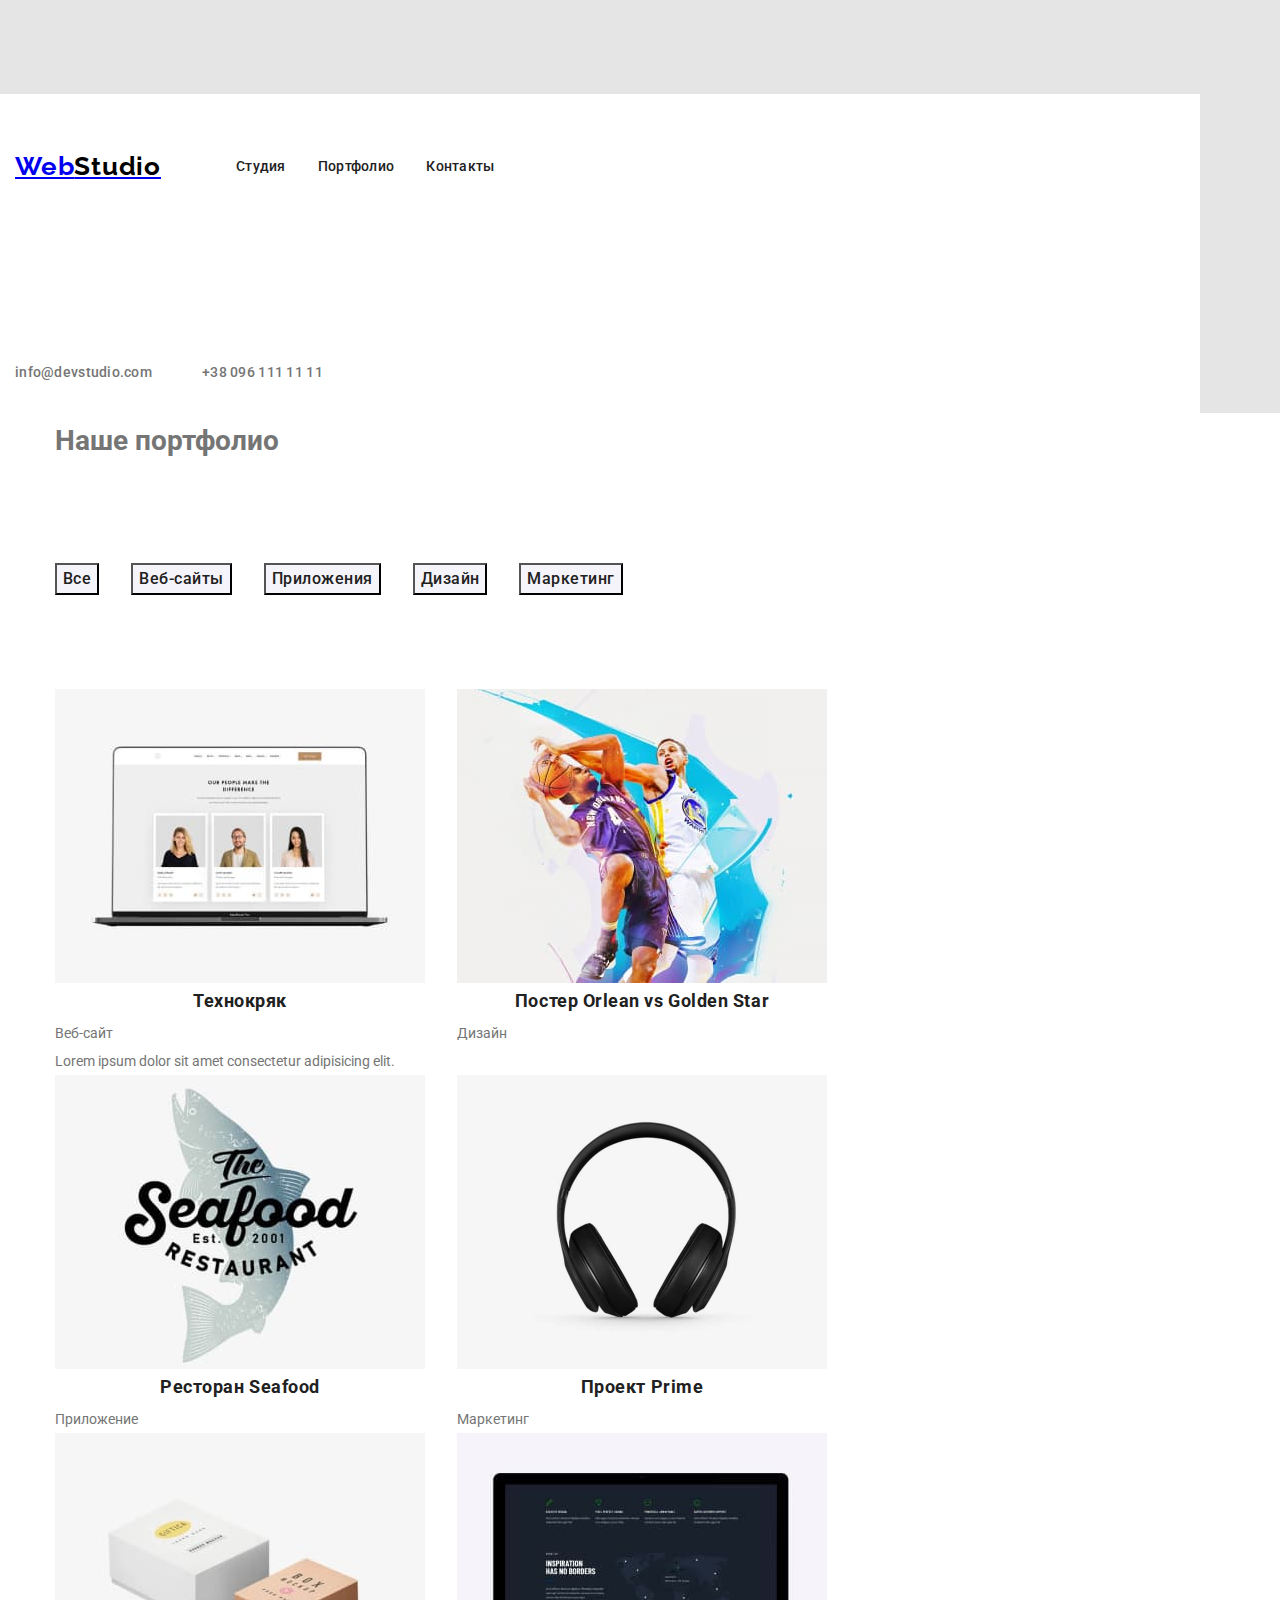
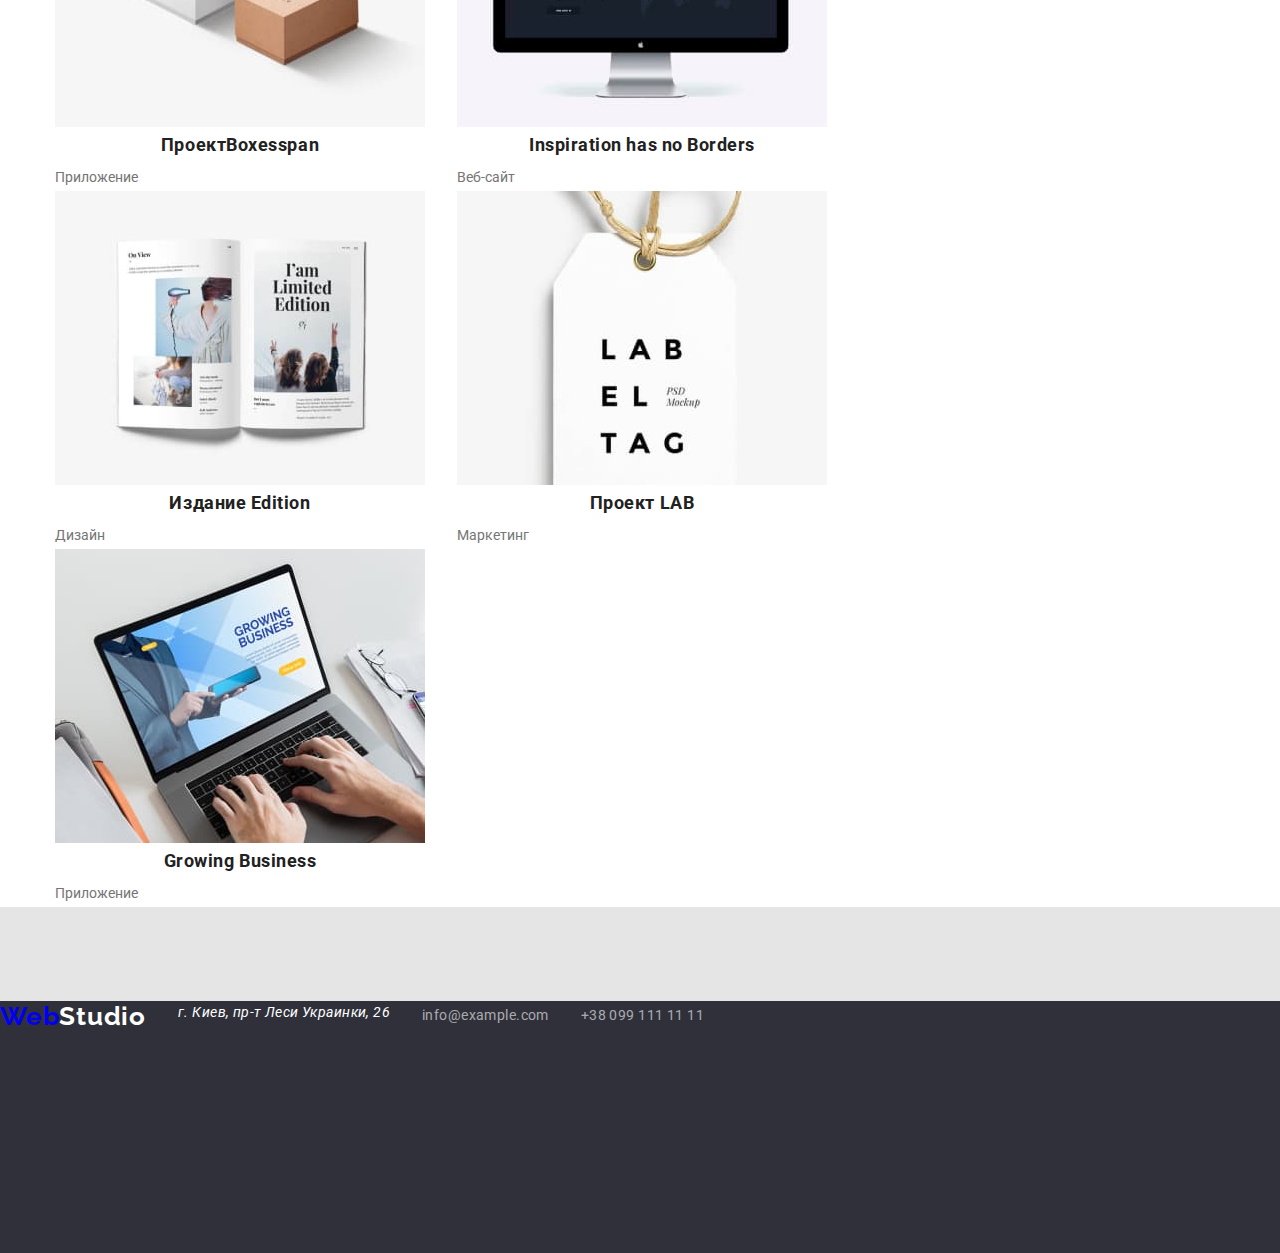
==== portfolio.html @ f463b215 "с косяками" ====
<!DOCTYPE html>
<html lang="ru">

<head>
    <meta charset="UTF-8">
    <meta http-equiv="X-UA-Compatible" content="IE=edge">
    <meta name="viewport" content="width=device-width, initial-scale=1.0">
    <title>Document</title>
    <link rel="preconnect" href="https://fonts.googleapis.com">
    <link rel="preconnect" href="https://fonts.gstatic.com" crossorigin>
    <link href="https://fonts.googleapis.com/css2?family=Roboto:wght@400;500;700;900&display=swap" rel="stylesheet">
    <link rel="preconnect" href="https://fonts.googleapis.com">
    <link rel="preconnect" href="https://fonts.gstatic.com" crossorigin>
    <link href="https://fonts.googleapis.com/css2?family=Raleway:wght@700&family=Roboto:wght@400;500;700;900&display=swap"
        rel="stylesheet">
    <link rel="stylesheet"
        href="https://cdnjs.cloudflare.com/ajax/libs/modern-normalize/0.6.0/modern-normalize.min.css" />
    <link rel="stylesheet" href="./css/main.css" />
</head>

<body>
       <!-- Шапка сайта -->
    <header class="page-header">
        <nav>
            <ul class="site-nav list">
                <li lang="en" class="site-nav-logo"><a href="WebStudio">Web<span>Studio</span></a></li>
                <li><a href="./index.html" class="link">Студия</a></li>
                <li><a href="./portfolio.html" class="link">Портфолио</a></li>
                <li><a href="Контакты" class="link">Контакты</a></li>
            </ul>
        </nav>
        <ul class="link-items">
            <li lang="en"><a href="mailto:info@devstudio.com" class="current">info@devstudio.com</a></li>
            <li><a href="tel:+380961111111" class="current">+38 096 111 11 11</a></li>
        </ul>
    
    </header>
    <main>

        <!--Наше портфолио  -->
        <section class="portfolio">
            <div class="container">
            <h1>Наше портфолио</h1>
            <ul class="portfolio-list list">
                <li ><button class="portfolio-button" type="button">Все</button></li>
                <li ><button class="portfolio-button" type="button">Веб-сайты</button></li>
                <li ><button class="portfolio-button" type="button">Приложения</button></li>
                <li ><button class="portfolio-button" type="button">Дизайн</button></li>
                <li ><button class="portfolio-button" type="button">Маркетинг</button></li>
            </ul>
            <ul class="portfolio-img list">
                <li>
                    <a>
                        <img src="./images/portfolio/img-portfolio1.jpg" alt="Технокряк" width="370" height="294" />
                        <h2>Технокряк </h2>
                        <p>Веб-сайт</p>
                        <p>Lorem ipsum dolor sit amet consectetur adipisicing elit.</p>
                    </a>
                </li>

                <li>
                    <img src="./images/portfolio/img-portfolio2.jpg" alt="Постер New Orlean vs Golden Star" width="370"
                        height="294" />
                    <h2>Постер <span lang="en">Orlean vs Golden Star</span></h2>
                    <p>Дизайн</p>
                </li>
                <li class="portfolio-img-item">
                    <img src="./images/portfolio/img-portfolio3.jpg" alt="Ресторан Seafood" width="370" height="294" />
                    <h2>Ресторан <span lang="en">Seafood</span></h2>
                    <p>Приложение</p>
                </li>
                <li>
                    <img src="./images/portfolio/img-portfolio4.jpg" alt="Проект Prime" width="370" height="294" />
                    <h2>Проект <span lang="en">Prime</span></h2>
                    <p>Маркетинг</p>
                </li>
                <li>
                    <img src="./images/portfolio/img-portfolio5.jpg" alt="Проект Boxes" width="370" height="294" />
                    <h2 >Проект<span lang="en">Boxes</span>span</h2>
                    <p>Приложение</p>
                </li>
                <li>
                    <img src="./images/portfolio/img-portfolio6.jpg" alt="Inspiration has no Borders" width="370"
                        height="294" />
                    <h2 lang="en">Inspiration has no Borders</h2>
                    <p>Веб-сайт</p>
                </li>
                <li>
                    <img src="./images/portfolio/img-portfolio7.jpg" alt="Издание Limited Edition" width="370"
                        height="294" />
                    <h2>Издание <span lang="en">Edition</span> </h2>
                    <p>Дизайн</p>
                </li>
                <li>
                    <img src="./images/portfolio/img-portfolio8.jpg" alt="Проект LAB" width="370" height="294" />
                    <h2>Проект <span lang="en">LAB</span></h2>
                    <p>Маркетинг</p>
                </li>
                <li>
                    <img src="./images/portfolio/img-portfolio9.jpg" alt="Growing Business" width="370" height="294" />
                    <h2 lang="en">Growing Business</h2>
                    <p>Приложение</p>
                </li>

            </ul>
            </div>
        </section>
    </main>

   <!-- Футер -->
<footer class="bottom">

    <ul class="list link">
        <li lang="en" class="bottom-logo"><a href="WebStudio" class="link">Web<span>Studio</span></a></li>
        <li>
            <address>
                г. Киев, пр-т Леси Украинки, 26
            </address>
        </li>
        <li lang="en"><a href="mailto:info@example.com" class="link-bottom link">info@example.com</a></li>
        <li><a href="tel:+380991111111" class="link-bottom link">+38 099 111 11 11</a></li>
    </ul>

</footer>
        
</body>

</html>
---- css/main.css ----
/* цвет основного текста #757575 */
/* вторичный цвет текста #212121 ; */
/* белый #e5e5e5  */
/* акцент #2196f3 */
/* вторичный цвет фона #ffffff; */

:root {
  --primary-text-color: #757575;
  --title-text-color: #212121;
  --accent-color: #2196f3;

  --primary-white-color: #e5e5e5;
  --secondary-bg-color: #ffffff;
}

body {
  background-color: var(--primary-white-color);
  color: var(--primary-text-color);

  font-family: Roboto, sans-serif;
  font-size: 14px;
  font-style: normal;
  font-weight: 400;
  line-height: 2;
}
h1,
h2,
h3,
h4,
h5,
h6,
p {
  margin: 0;
}
ul,
ol {
  list-style: none;
  padding: 0;
  margin: 0;
}
.link {
  text-decoration: none;
}
img {
  display: block;
}
.container {
  width: 1200px;
  padding-left: 15px;
  padding-right: 15px;
  margin-right: auto;
  margin-left: auto;
}
.btn {
  display: block;
  font-weight: 500;
  font-size: 16px;
  line-height: 1.25;
  text-align: center;
  color: var(--secondary-text-color);
  background: #4985ff;
  box-shadow: 0px 0px 10px rgba(111, 111, 111, 0.25);
  border-radius: 30px;
  width: 200px;
  height: 45px;
  border-color: transparent;
  cursor: pointer;
}
.btn:hover,
.btn:focus {
  border-color: var(--accent-color);
  background-color: transparent;
}

h2 {
  color: var(--title-text-color);

  font-weight: 700;
  font-size: 36px;
  line-height: 1.17;
  letter-spacing: 0.03em;
}
h3 {
  color: var(--title-text-color);

  font-weight: 700;
  font-size: 14px;
  line-height: 1.14;
  letter-spacing: 0.03em;
}
.list {
  padding: 0;
  margin: 0;
  list-style: none;
}
/*.list {
  list-style: none;
}*/
.link {
  text-decoration: none;
}

/*  Шапка Site nav */
.page-header {
  width: 1200px;
  padding-left: 15px;
  padding-right: 15px;

  background-color: #ffffff;
}
.main-nav {
  display: flex;
  align-items: center;
  width: 1200px;
  padding-left: 15px;
  padding-right: 15px;
}
.site-nav {
  display: flex;
  align-items: center;
  padding-top: 32px;
  padding-bottom: 32px;
}
.site-nav .nav-item:not(:last-child) {
  margin-right: 50px;
}
.link-items {
  display: flex;
  align-items: center;
  margin-left: auto;
}
.link-items .nav-link-item:not(:last-child) {
  margin-right: 50px;
}
.site-nav-logo {
  padding-right: 43px;
  font-family: Raleway, sans-serif;
  font-weight: 700;
  font-size: 26px;
  line-height: 1.19;
  /* identical to box height */
  letter-spacing: 0.03em;
  color: #2196f3;
}
.site-nav-logo span {
  font-family: Raleway, sans-serif;
  font-weight: 700;
  font-size: 26px;
  line-height: 1.19;
  /* identical to box height */

  letter-spacing: 0.03em;

  color: #000000;
}
.site-nav .link {
  display: block;
  padding-top: 32px;
  padding-bottom: 32px;

  color: var(--title-text-color);
  font-weight: 500;
  font-size: 14px;
  line-height: 1.17;
  letter-spacing: 0.02em;
  text-decoration: none;
}

.site-nav .link:hover,
.site-nav .link:focus {
  color: var(--accent-color);
}

.link-items .current {
  display: block;
  padding-top: 32px;
  padding-bottom: 32px;

  color: var(--primary-text-color);
  font-weight: 500;
  font-size: 14px;
  line-height: 1.17;
  letter-spacing: 0.02em;
  text-decoration: none;
  margin-right: 50px;
}
.link-items .current:hover,
.link-items .current:focus {
  color: var(--accent-color);
}

/* Hero */

.hero {
  text-align: center;
}

.title {
  margin-top: 0;
  margin-bottom: 40px;

  color: #ffffff;
  font-weight: 900;
  font-size: 44px;
  line-height: 1.36;

  text-align: center;
  letter-spacing: 0.06em;
  text-transform: uppercase;
}
.button {
  color: #ffffff;
  background-color: #2196f3;
  font-weight: 700;
  font-size: 16px;
  line-height: 1.88;
}
/* преимущества*/
.list {
  display: flex;
  margin-top: 94px;
  margin-bottom: 94px;
}
.list li:not(:last-child) {
  margin-right: 32px;
}
.text-benefits p {
  font-size: 14px;
  line-height: 1.71;
  letter-spacing: 0.03em;
}
/*Чем мы занимаемся*/
.img h2 {
  text-align: center;
}

.list-img {
  display: flex;
  margin-bottom: 94px;
}
.list-img li:not(:last-child) {
  margin-right: 32px;
}
/* Сотрудники */
/*.positions {
  display: flex;
  justify-content: space-between;
}*/
.position-list-img{
  display: flex;
  justify-content: space-between;
}

.positions h2 {
  text-align: center;
}
.position-list-img {
  /*position: absolute;*/
  width: 270px;
  height: 368px;
  left: 215px;
  top: 1635px;
}
.position-list-img h3 {
  text-align: center;
}
.position-list p {
  /*padding: 0;
  margin: 0;
  list-style: none;*/

  font-size: 16px;
  line-height: 1.19;
  text-align: center;
}
/* Футер */
.bottom {
  display: block;
  background-color: #2f303a;
  height: 252px;
}
.bottom .container {
  display: block;
  background-color: #2f303a;

}
.bottom-list {
  display: block;
  align-content: center;
  
}
.link-bottom {
  color: rgba(255, 255, 255, 0.6);
  font-size: 14px;
  line-height: 1.71;
  letter-spacing: 0.03em;
}
.link-bottom:hover,
.link-bottom:focus {
  color: var(--accent-color);
}
.bottom address {
  font-size: 14px;
  line-height: 1.71;

  letter-spacing: 0.03em;

  color: #ffffff;
}

.bottom-logo {
  font-family: Raleway, sans-serif;
  font-weight: 700;
  font-size: 26px;
  line-height: 1.19;
  /* identical to box height */

  letter-spacing: 0.03em;

  color: #2196f3;
}
.bottom-logo span {
  font-family: Raleway, sans-serif;
  font-weight: 700;
  font-size: 26px;
  line-height: 1.19;
  /* identical to box height */

  letter-spacing: 0.03em;

  color: #ffffff;
}
/* Наше портфолио */
.portfolio {
  background-color: #ffffff;
}

}
.portfolio .container {
  display: flex;
  flex-wrap: wrap;
  justify-content: space-between;
}
.portfolio.container: nth-child (3n) {
  margin-right: 0px;
}
.portfolio-img {
  display: flex;
  flex-wrap: wrap;
  margin-right: 30px;
  }
  .portfolio-img: nth-child (3n) {
    margin-right: 0px;
  }
.portfolio-img-item {
  margin-right: 0px;
}
.portfolio h2 {
  font-weight: 700;
  font-size: 18px;
  line-height: 2;
  text-align: center;
}
.portfolio-button {
  color: #212121;
  background-color: #f5f4fa;
  font-style: normal;
  font-weight: 500;
  font-size: 16px;
  line-height: 1.62;
  /* identical to box height, or 162% */

  text-align: center;
  letter-spacing: 0.03em;
}
.portfolio-button:hover,
.portfolio-button:focus {
  color: #ffffff;
  background-color: #2196f3;
}

.portfolio-button h2 {
  color: var(--title-text-color);

  font-weight: 700;
  font-size: 18px;
  line-height: 2;
  /* identical to box height, or 200% */

  letter-spacing: 0.06em;
}
.portfolio-button p {
  font-size: 16px;
  line-height: 1.88;
  /* identical to box height, or 187% */

  letter-spacing: 0.03em;
}
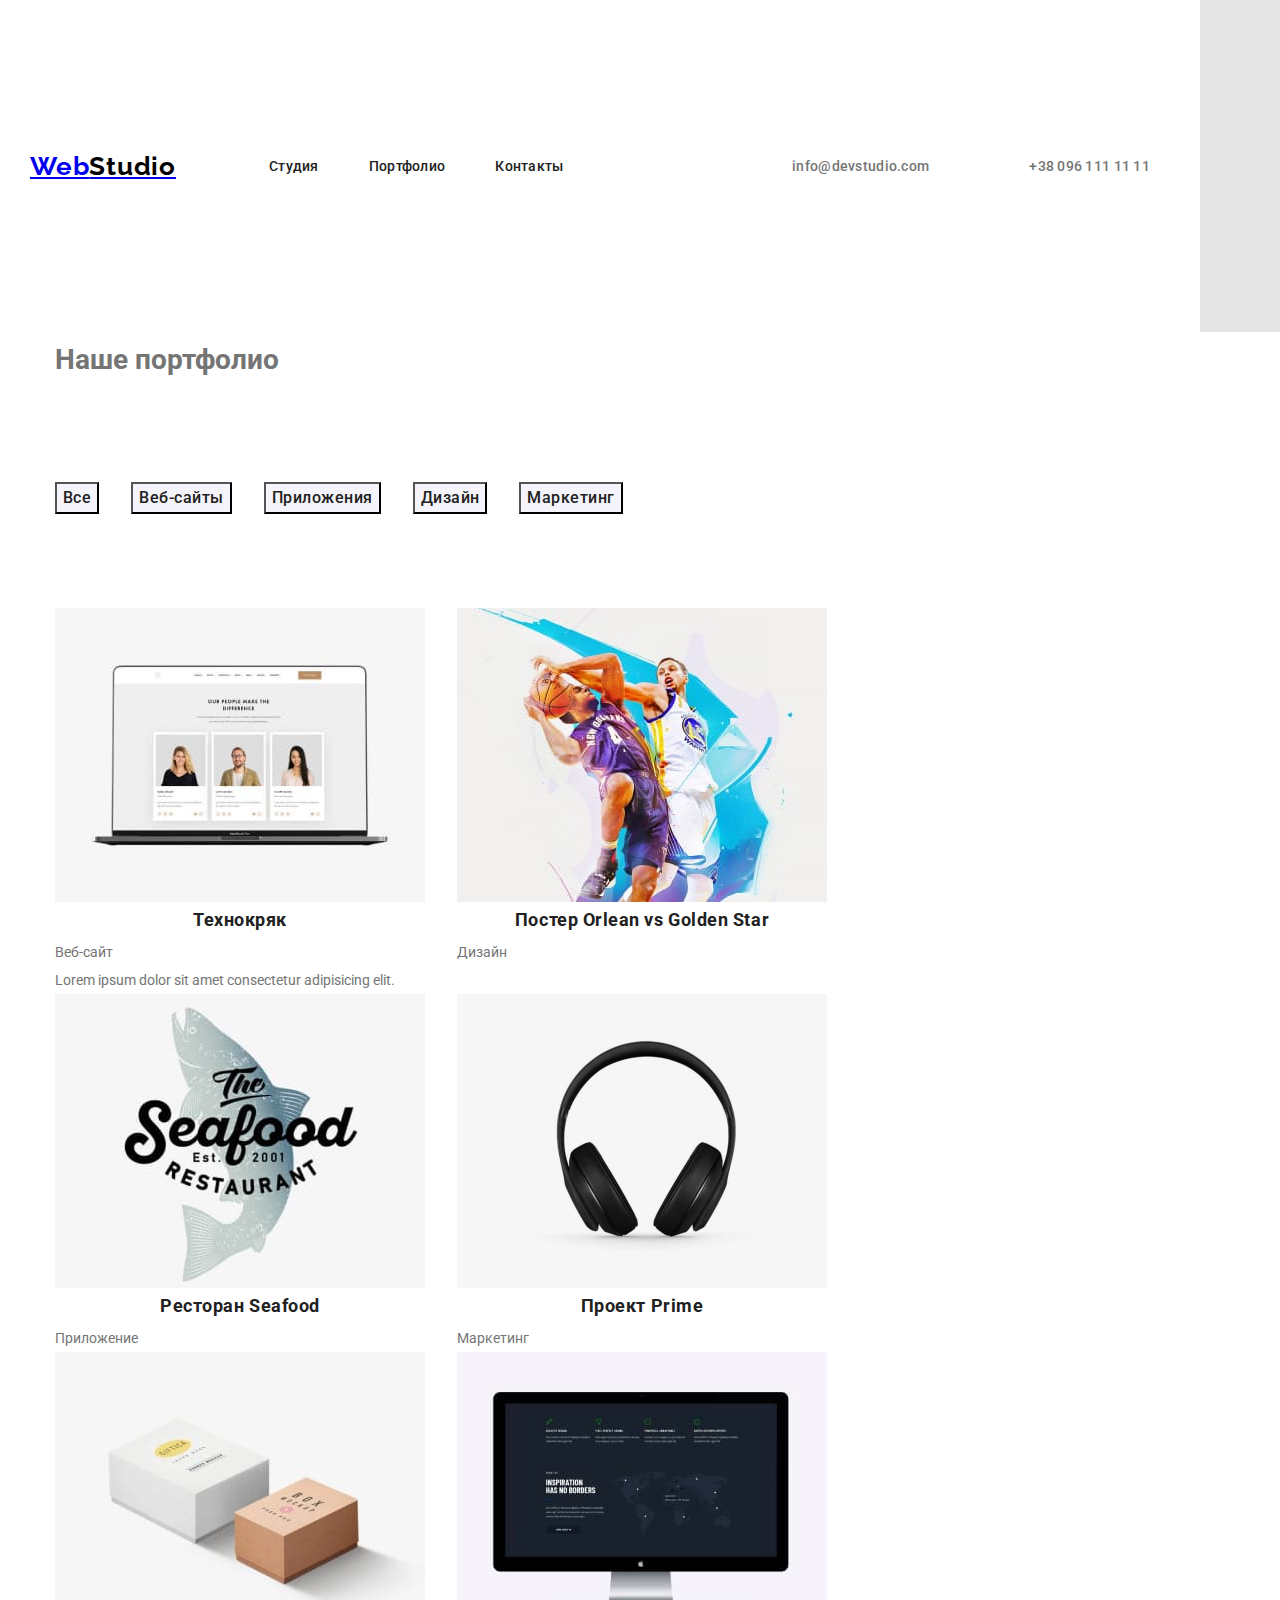
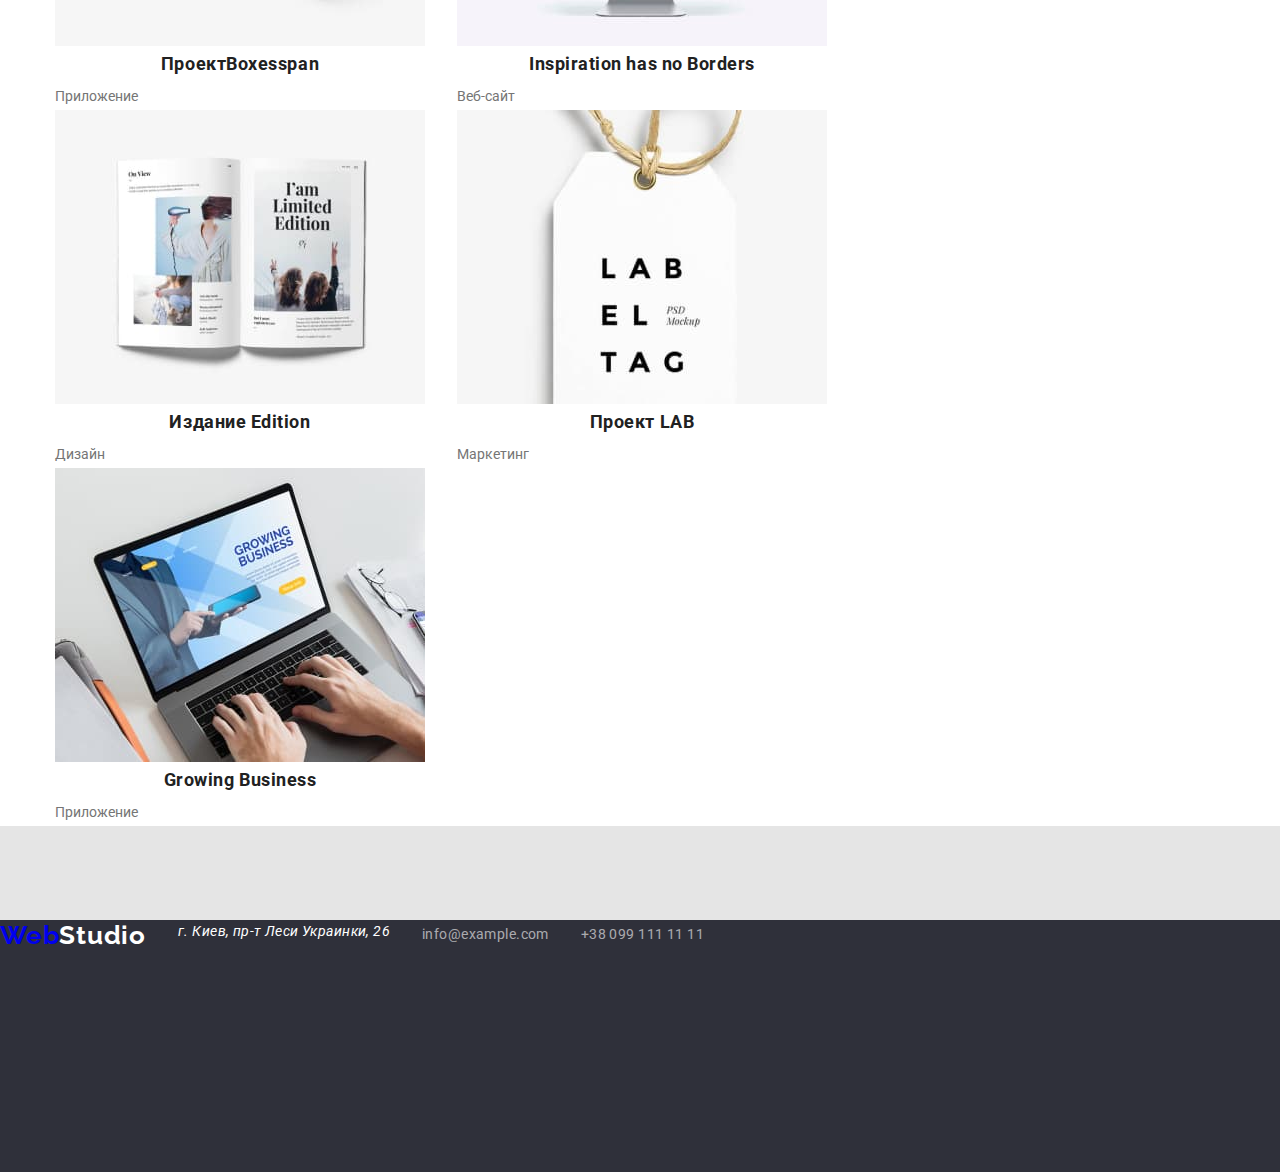
==== commit 7f14b27e: "шапка сайта обновил" ====
--- a/portfolio.html
+++ b/portfolio.html
@@ -19,22 +19,25 @@
 </head>
 
 <body>
-       <!-- Шапка сайта -->
-    <header class="page-header">
-        <nav>
-            <ul class="site-nav list">
-                <li lang="en" class="site-nav-logo"><a href="WebStudio">Web<span>Studio</span></a></li>
-                <li><a href="./index.html" class="link">Студия</a></li>
-                <li><a href="./portfolio.html" class="link">Портфолио</a></li>
-                <li><a href="Контакты" class="link">Контакты</a></li>
-            </ul>
-        </nav>
-        <ul class="link-items">
-            <li lang="en"><a href="mailto:info@devstudio.com" class="current">info@devstudio.com</a></li>
-            <li><a href="tel:+380961111111" class="current">+38 096 111 11 11</a></li>
-        </ul>
-    
-    </header>
+        <!-- Шапка сайта -->
+        <header class="page-header">
+            <div class="container main-nav">
+                <nav>
+                    <ul class="site-nav list">
+                        <li lang="en" class="nav-item site-nav-logo"><a href="WebStudio">Web<span>Studio</span></a></li>
+                        <li class="nav-item"><a href="./index.html" class="link">Студия</a></li>
+                        <li class="nav-item"><a href="./portfolio.html" class="link">Портфолио</a></li>
+                        <li class="nav-item"><a href="Контакты" class="link">Контакты</a></li>
+                    </ul>
+                </nav>
+                <ul class="link-items list">
+                    <li class="nav-link-item" lang="en"><a href="mailto:info@devstudio.com"
+                            class="current">info@devstudio.com</a></li>
+                    <li class="nav-link-item"><a href="tel:+380961111111" class="current">+38 096 111 11 11</a></li>
+                </ul>
+            </div>
+        </header>
+
     <main>
 
         <!--Наше портфолио  -->
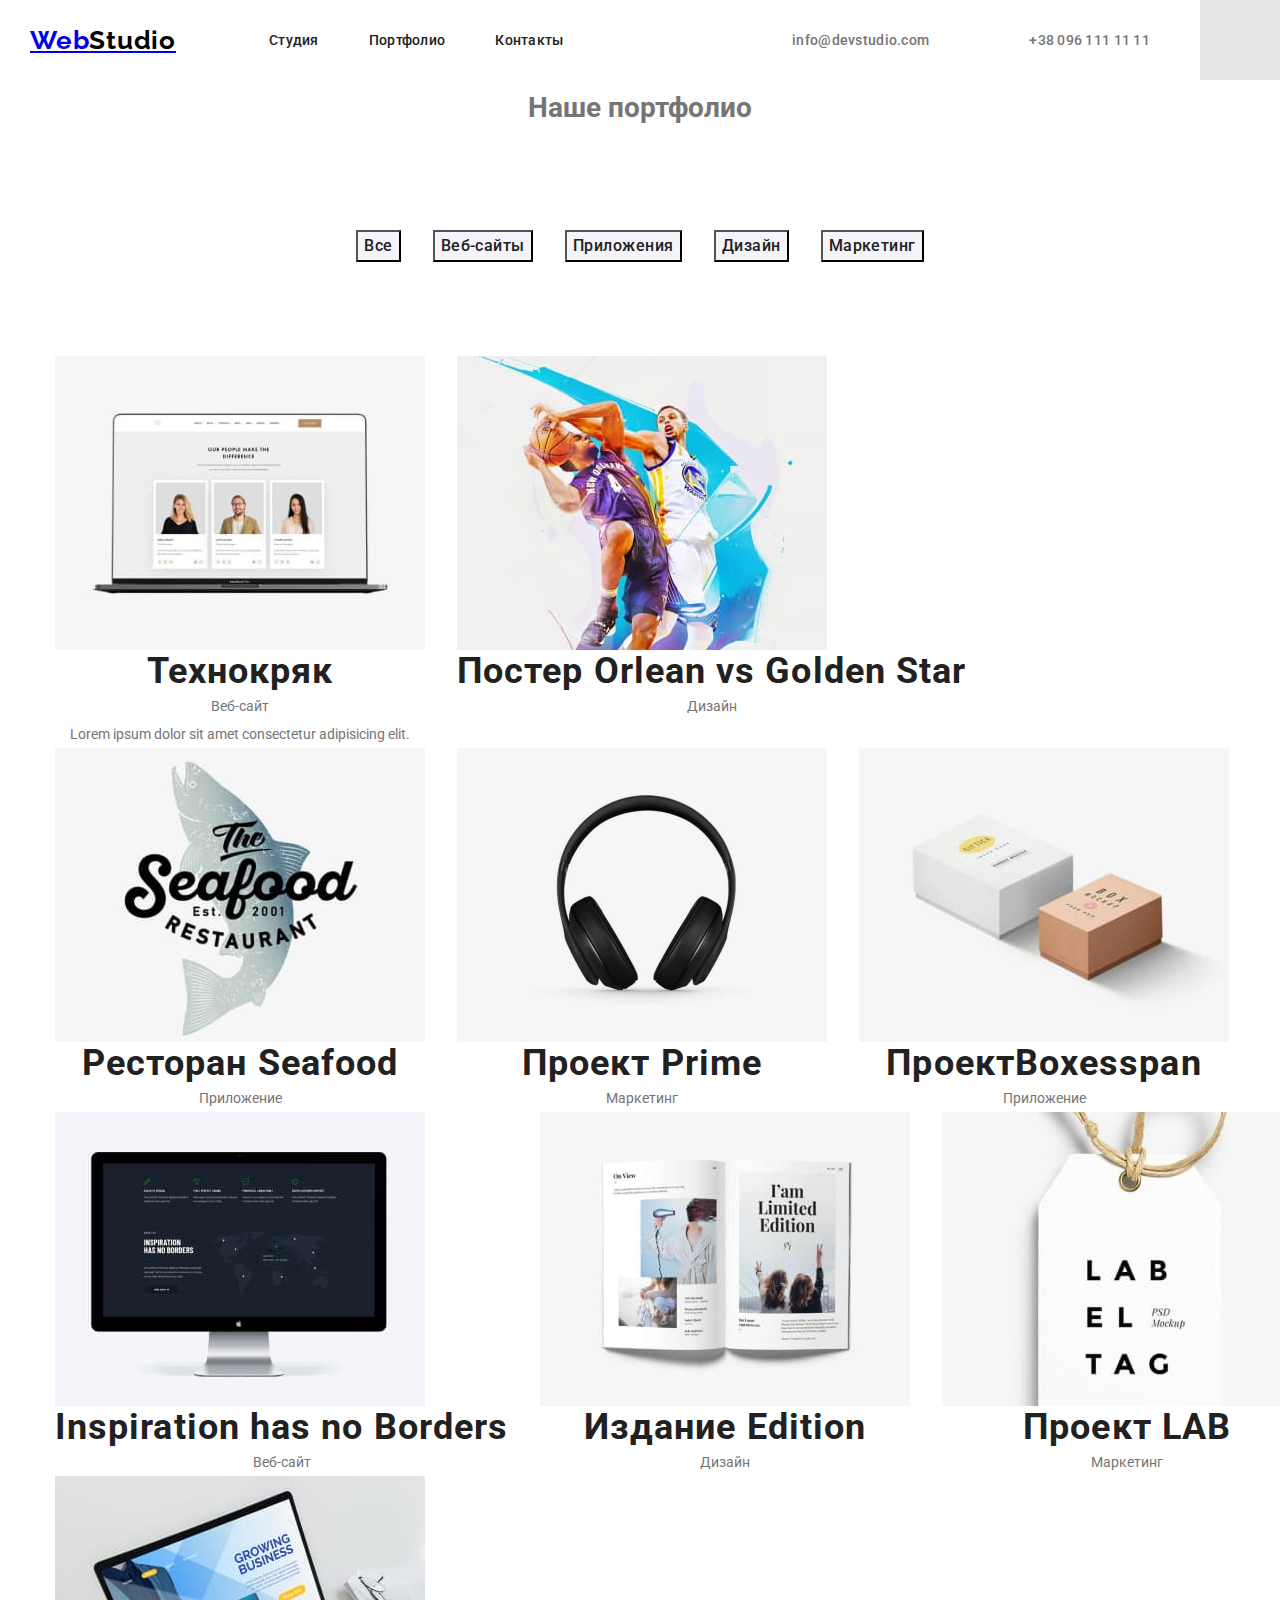
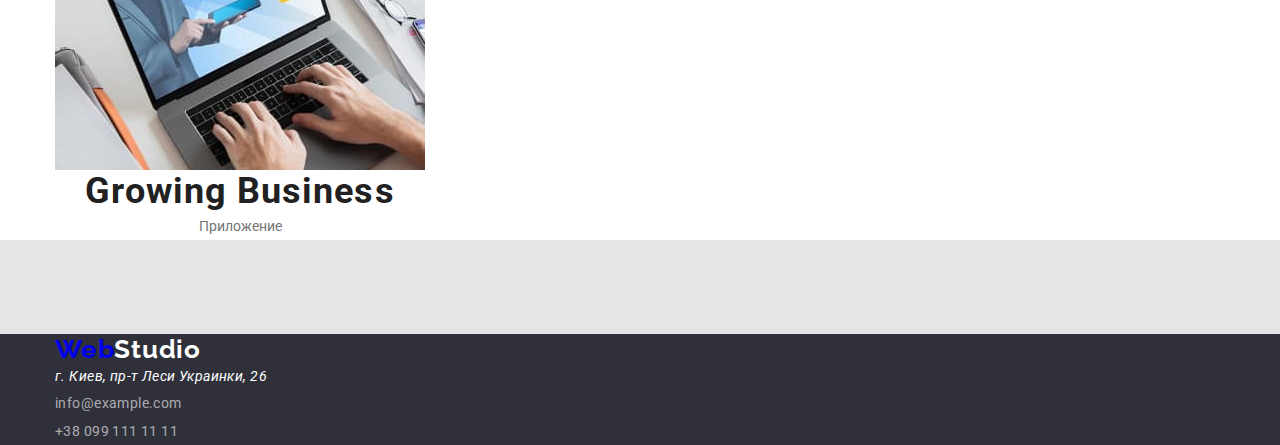
==== commit 72e543b7: "исправил косяки почти все" ====
--- a/portfolio.html
+++ b/portfolio.html
@@ -110,22 +110,22 @@
         </section>
     </main>
 
-   <!-- Футер -->
+ 
+<!-- Футер -->
 <footer class="bottom">
-
-    <ul class="list link">
-        <li lang="en" class="bottom-logo"><a href="WebStudio" class="link">Web<span>Studio</span></a></li>
-        <li>
-            <address>
-                г. Киев, пр-т Леси Украинки, 26
-            </address>
-        </li>
-        <li lang="en"><a href="mailto:info@example.com" class="link-bottom link">info@example.com</a></li>
-        <li><a href="tel:+380991111111" class="link-bottom link">+38 099 111 11 11</a></li>
-    </ul>
-
+    <div class="container">
+        <ul class="bottom-list link list">
+            <li lang="en" class="bottom-logo"><a href="WebStudio" class="link">Web<span>Studio</span></a></li>
+            <li>
+                <address>
+                    г. Киев, пр-т Леси Украинки, 26
+                </address>
+            </li>
+            <li lang="en"><a href="mailto:info@example.com" class="link-bottom link">info@example.com</a></li>
+            <li><a href="tel:+380991111111" class="link-bottom link">+38 099 111 11 11</a></li>
+        </ul>
+    </div>
 </footer>
-        
 </body>
 
 </html>--- a/css/main.css
+++ b/css/main.css
@@ -103,6 +103,7 @@
 /*  Шапка Site nav */
 .page-header {
   width: 1200px;
+
   padding-left: 15px;
   padding-right: 15px;
 
@@ -112,6 +113,7 @@
   display: flex;
   align-items: center;
   width: 1200px;
+   height: 80px;
   padding-left: 15px;
   padding-right: 15px;
 }
@@ -246,23 +248,29 @@
   display: flex;
   justify-content: space-between;
 }*/
-.position-list-img{
+/*.position-list {
+
+}*/
+/*.position-list-img{
   display: flex;
   justify-content: space-between;
-}
-
-.positions h2 {
-  text-align: center;
-}
-.position-list-img {
+  margin-left: 0px;
+}*/
+.position h2 {
+ text-align: center; 
+}
+.position-list li {
+  text-align: center;
+}
+/*.position-list-img {
   /*position: absolute;*/
   width: 270px;
   height: 368px;
   left: 215px;
-  top: 1635px;
-}
-.position-list-img h3 {
-  text-align: center;
+  top: 1635px;*/
+}
+/*.position-list-img h3 {
+  text-align: center;*/
 }
 .position-list p {
   /*padding: 0;
@@ -277,16 +285,22 @@
 .bottom {
   display: block;
   background-color: #2f303a;
-  height: 252px;
-}
+  /*height: 252px;*/
+  
+ }
 .bottom .container {
   display: block;
   background-color: #2f303a;
-
-}
+   margin-top: 0px;
+   
+ }
 .bottom-list {
   display: block;
+  display: table-cell;
+  margin-top: 0px;
   align-content: center;
+  vertical-align: middle;
+  
   
 }
 .link-bottom {
@@ -333,6 +347,9 @@
 /* Наше портфолио */
 .portfolio {
   background-color: #ffffff;
+   text-align: center;
+  /* width: 11700px;
+   margin-left: auto;*/
 }
 
 }
@@ -341,19 +358,25 @@
   flex-wrap: wrap;
   justify-content: space-between;
 }
-.portfolio.container: nth-child (3n) {
+/*.portfolio.container: nth-child (3n) {
   margin-right: 0px;
+}*/
+.portfolio-list {
+  display: flex;
+   justify-content: center;
 }
 .portfolio-img {
   display: flex;
   flex-wrap: wrap;
-  margin-right: 30px;
+  width: 1300px;
+ /* margin-right: 15px;
+  margin-left: 15px;*/
   }
-  .portfolio-img: nth-child (3n) {
-    margin-right: 0px;
-  }
-.portfolio-img-item {
+.portfolio-img  nth-child (3n) {
   margin-right: 0px;
+}
+/*.portfolio-img li {
+  margin-right: 0px;*/
 }
 .portfolio h2 {
   font-weight: 700;
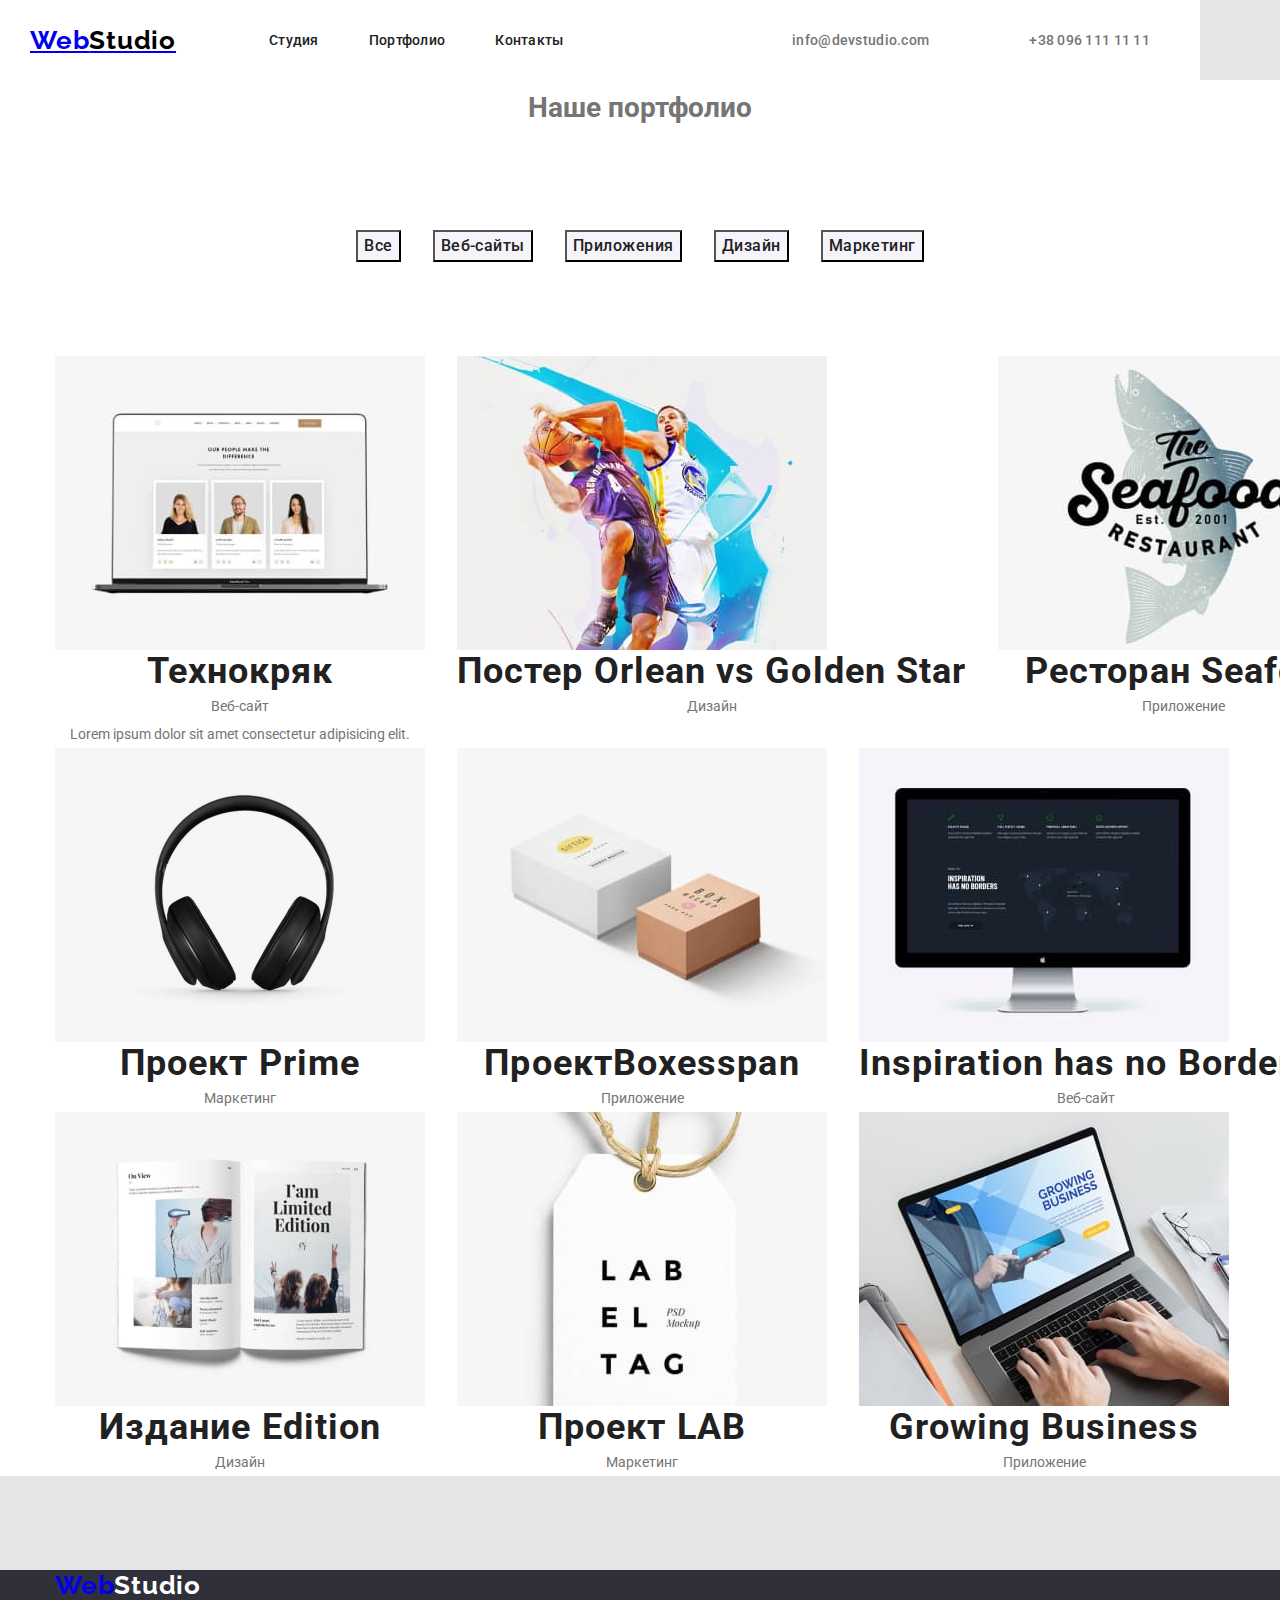
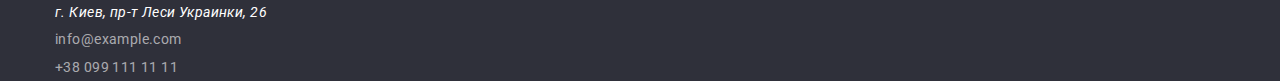
==== commit d7ee9f94: "один косяк" ====
--- a/portfolio.html
+++ b/portfolio.html
@@ -67,7 +67,7 @@
                     <h2>Постер <span lang="en">Orlean vs Golden Star</span></h2>
                     <p>Дизайн</p>
                 </li>
-                <li class="portfolio-img-item">
+                <li>
                     <img src="./images/portfolio/img-portfolio3.jpg" alt="Ресторан Seafood" width="370" height="294" />
                     <h2>Ресторан <span lang="en">Seafood</span></h2>
                     <p>Приложение</p>
--- a/css/main.css
+++ b/css/main.css
@@ -368,7 +368,7 @@
 .portfolio-img {
   display: flex;
   flex-wrap: wrap;
-  width: 1300px;
+  width: 1400px;
  /* margin-right: 15px;
   margin-left: 15px;*/
   }
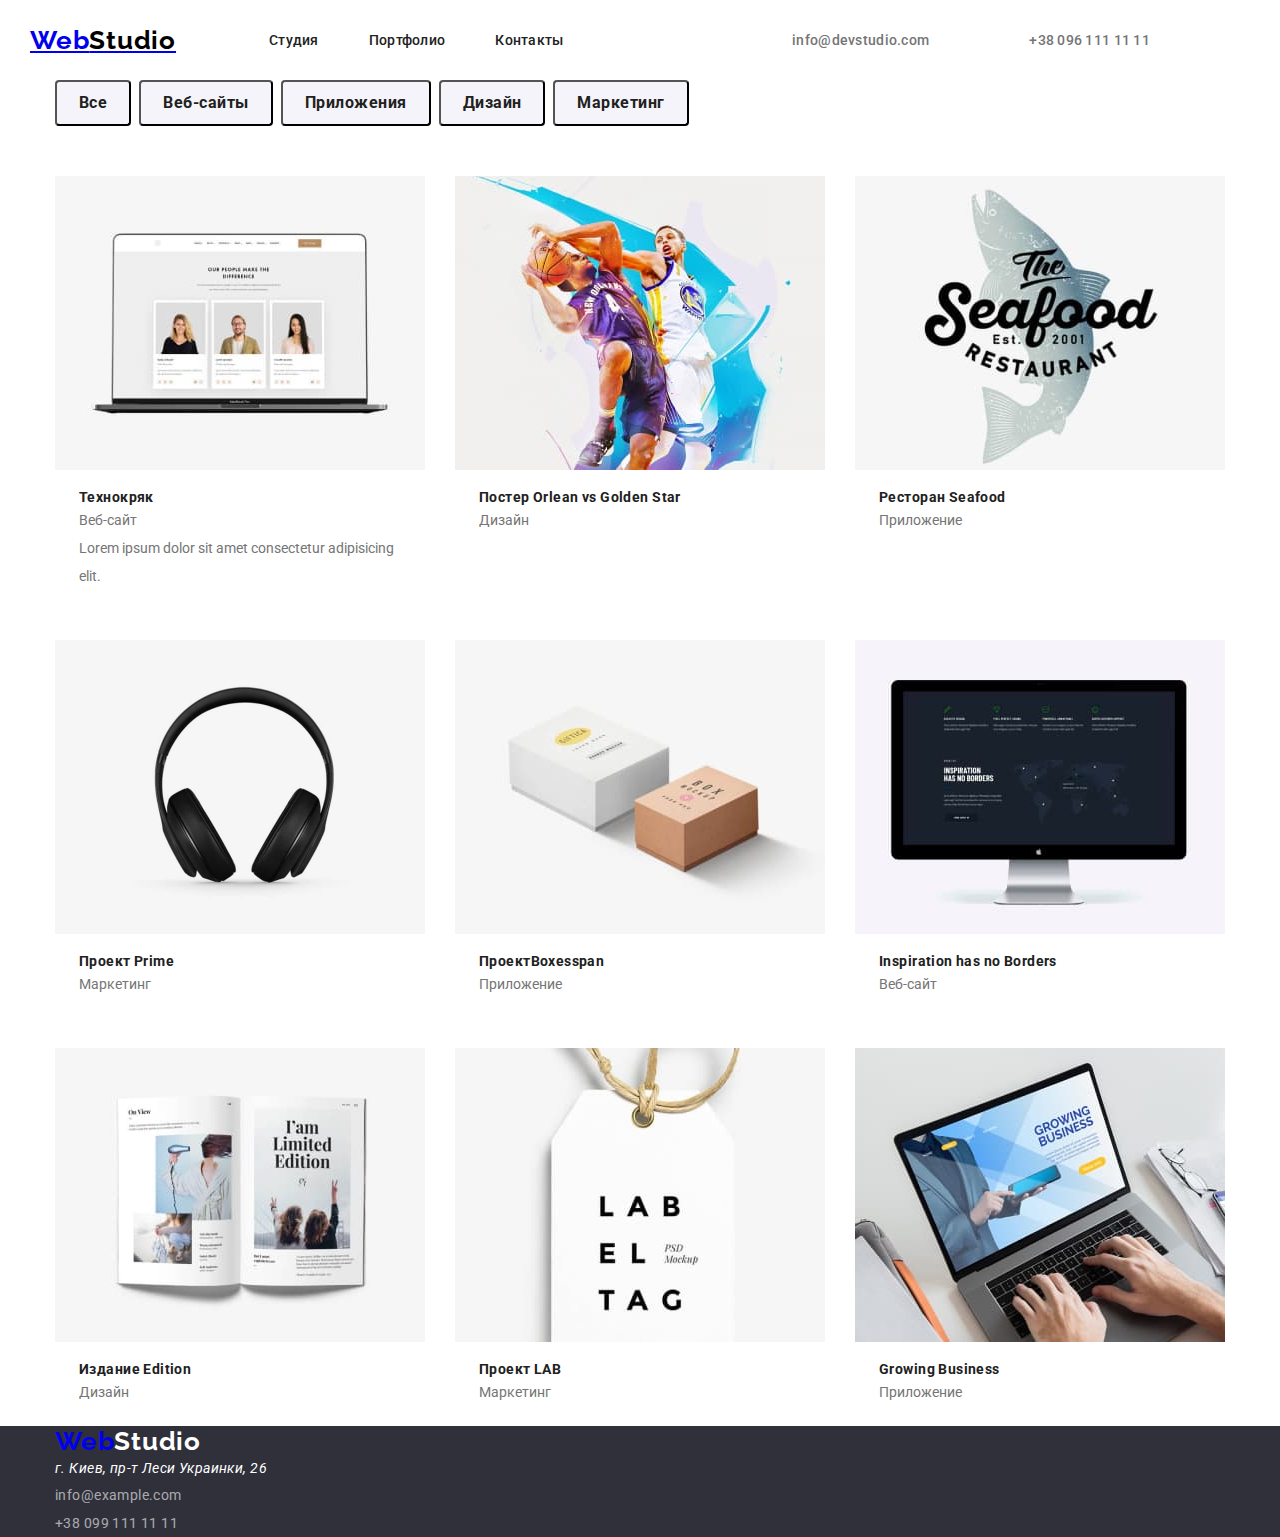
==== commit 5ef55368: "исправил ошибки все)))" ====
--- a/portfolio.html
+++ b/portfolio.html
@@ -11,7 +11,8 @@
     <link href="https://fonts.googleapis.com/css2?family=Roboto:wght@400;500;700;900&display=swap" rel="stylesheet">
     <link rel="preconnect" href="https://fonts.googleapis.com">
     <link rel="preconnect" href="https://fonts.gstatic.com" crossorigin>
-    <link href="https://fonts.googleapis.com/css2?family=Raleway:wght@700&family=Roboto:wght@400;500;700;900&display=swap"
+    <link
+        href="https://fonts.googleapis.com/css2?family=Raleway:wght@700&family=Roboto:wght@400;500;700;900&display=swap"
         rel="stylesheet">
     <link rel="stylesheet"
         href="https://cdnjs.cloudflare.com/ajax/libs/modern-normalize/0.6.0/modern-normalize.min.css" />
@@ -19,113 +20,136 @@
 </head>
 
 <body>
-        <!-- Шапка сайта -->
-        <header class="page-header">
-            <div class="container main-nav">
-                <nav>
-                    <ul class="site-nav list">
-                        <li lang="en" class="nav-item site-nav-logo"><a href="WebStudio">Web<span>Studio</span></a></li>
-                        <li class="nav-item"><a href="./index.html" class="link">Студия</a></li>
-                        <li class="nav-item"><a href="./portfolio.html" class="link">Портфолио</a></li>
-                        <li class="nav-item"><a href="Контакты" class="link">Контакты</a></li>
-                    </ul>
-                </nav>
-                <ul class="link-items list">
-                    <li class="nav-link-item" lang="en"><a href="mailto:info@devstudio.com"
-                            class="current">info@devstudio.com</a></li>
-                    <li class="nav-link-item"><a href="tel:+380961111111" class="current">+38 096 111 11 11</a></li>
+    <!-- Шапка сайта -->
+    <header class="page-header">
+        <div class="container main-nav">
+            <nav>
+                <ul class="site-nav list">
+                    <li lang="en" class="nav-item site-nav-logo"><a href="WebStudio">Web<span>Studio</span></a></li>
+                    <li class="nav-item"><a href="./index.html" class="link">Студия</a></li>
+                    <li class="nav-item"><a href="./portfolio.html" class="link">Портфолио</a></li>
+                    <li class="nav-item"><a href="Контакты" class="link">Контакты</a></li>
                 </ul>
-            </div>
-        </header>
+            </nav>
+            <ul class="link-items list">
+                <li class="nav-link-item" lang="en"><a href="mailto:info@devstudio.com"
+                        class="current">info@devstudio.com</a></li>
+                <li class="nav-link-item"><a href="tel:+380961111111" class="current">+38 096 111 11 11</a></li>
+            </ul>
+        </div>
+    </header>
 
     <main>
 
         <!--Наше портфолио  -->
         <section class="portfolio">
-            <div class="container">
-            <h1>Наше портфолио</h1>
-            <ul class="portfolio-list list">
-                <li ><button class="portfolio-button" type="button">Все</button></li>
-                <li ><button class="portfolio-button" type="button">Веб-сайты</button></li>
-                <li ><button class="portfolio-button" type="button">Приложения</button></li>
-                <li ><button class="portfolio-button" type="button">Дизайн</button></li>
-                <li ><button class="portfolio-button" type="button">Маркетинг</button></li>
-            </ul>
-            <ul class="portfolio-img list">
-                <li>
-                    <a>
-                        <img src="./images/portfolio/img-portfolio1.jpg" alt="Технокряк" width="370" height="294" />
-                        <h2>Технокряк </h2>
-                        <p>Веб-сайт</p>
-                        <p>Lorem ipsum dolor sit amet consectetur adipisicing elit.</p>
-                    </a>
-                </li>
+            <div class="container ">
+                <h2 class="visually-hidden">Наше портфолио</h2>
+                <ul class="portfolio-list list">
+                    <li class="portfolio-list-item"><button class="portfolio-button" type="button">Все</button></li>
+                    <li class="portfolio-list-item"><button class="portfolio-button" type="button">Веб-сайты</button>
+                    </li>
+                    <li class="portfolio-list-item"><button class="portfolio-button" type="button">Приложения</button>
+                    </li>
+                    <li class="portfolio-list-item"><button class="portfolio-button" type="button">Дизайн</button></li>
+                    <li class="portfolio-list-item"><button class="portfolio-button" type="button">Маркетинг</button>
+                    </li>
+                </ul>
+                <ul class="portfolio-img list">
+                    <li class="portfolio-img-item">
+                        <a>
+                            <img src="./images/portfolio/img-portfolio1.jpg" alt="Технокряк" width="370" height="294" />
+                            <div class="portfolio-text">
+                                <h3>Технокряк </h3>
+                                <p>Веб-сайт</p>
+                                <p>Lorem ipsum dolor sit amet consectetur adipisicing elit.</p>
+                            </div>
+                        </a>
+                    </li>
 
-                <li>
-                    <img src="./images/portfolio/img-portfolio2.jpg" alt="Постер New Orlean vs Golden Star" width="370"
-                        height="294" />
-                    <h2>Постер <span lang="en">Orlean vs Golden Star</span></h2>
-                    <p>Дизайн</p>
-                </li>
-                <li>
-                    <img src="./images/portfolio/img-portfolio3.jpg" alt="Ресторан Seafood" width="370" height="294" />
-                    <h2>Ресторан <span lang="en">Seafood</span></h2>
-                    <p>Приложение</p>
-                </li>
-                <li>
-                    <img src="./images/portfolio/img-portfolio4.jpg" alt="Проект Prime" width="370" height="294" />
-                    <h2>Проект <span lang="en">Prime</span></h2>
-                    <p>Маркетинг</p>
-                </li>
-                <li>
-                    <img src="./images/portfolio/img-portfolio5.jpg" alt="Проект Boxes" width="370" height="294" />
-                    <h2 >Проект<span lang="en">Boxes</span>span</h2>
-                    <p>Приложение</p>
-                </li>
-                <li>
-                    <img src="./images/portfolio/img-portfolio6.jpg" alt="Inspiration has no Borders" width="370"
-                        height="294" />
-                    <h2 lang="en">Inspiration has no Borders</h2>
-                    <p>Веб-сайт</p>
-                </li>
-                <li>
-                    <img src="./images/portfolio/img-portfolio7.jpg" alt="Издание Limited Edition" width="370"
-                        height="294" />
-                    <h2>Издание <span lang="en">Edition</span> </h2>
-                    <p>Дизайн</p>
-                </li>
-                <li>
-                    <img src="./images/portfolio/img-portfolio8.jpg" alt="Проект LAB" width="370" height="294" />
-                    <h2>Проект <span lang="en">LAB</span></h2>
-                    <p>Маркетинг</p>
-                </li>
-                <li>
-                    <img src="./images/portfolio/img-portfolio9.jpg" alt="Growing Business" width="370" height="294" />
-                    <h2 lang="en">Growing Business</h2>
-                    <p>Приложение</p>
-                </li>
+                    <li class="portfolio-img-item">
+                        <img src="./images/portfolio/img-portfolio2.jpg" alt="Постер New Orlean vs Golden Star"
+                            width="370" height="294" />
+                        <div class="portfolio-text">
+                            <h3>Постер <span lang="en">Orlean vs Golden Star</span></h3>
+                            <p>Дизайн</p>
+                        </div>
+                    </li>
+                    <li class="portfolio-img-item">
+                        <img src="./images/portfolio/img-portfolio3.jpg" alt="Ресторан Seafood" width="370"
+                            height="294" />
+                        <div class="portfolio-text">
+                            <h3>Ресторан <span lang="en">Seafood</span></h3>
+                            <p>Приложение</p>
+                        </div>
+                    </li>
+                    <li class="portfolio-img-item">
+                        <img src="./images/portfolio/img-portfolio4.jpg" alt="Проект Prime" width="370" height="294" />
+                        <div class="portfolio-text">
+                            <h3>Проект <span lang="en">Prime</span></h3>
+                            <p>Маркетинг</p>
+                        </div>
+                    </li>
+                    <li class="portfolio-img-item">
+                        <img src="./images/portfolio/img-portfolio5.jpg" alt="Проект Boxes" width="370" height="294" />
+                        <div class="portfolio-text">
+                            <h3>Проект<span lang="en">Boxes</span>span</h3>
+                            <p>Приложение</p>
+                        </div>
+                    </li>
+                    <li class="portfolio-img-item">
+                        <img src="./images/portfolio/img-portfolio6.jpg" alt="Inspiration has no Borders" width="370"
+                            height="294" />
+                        <div class="portfolio-text">
+                            <h3 lang="en">Inspiration has no Borders</h3>
+                            <p>Веб-сайт</p>
+                        </div>
+                    </li>
+                    <li class="portfolio-img-item">
+                        <img src="./images/portfolio/img-portfolio7.jpg" alt="Издание Limited Edition" width="370"
+                            height="294" />
+                        <div class="portfolio-text">
+                            <h3>Издание <span lang="en">Edition</span> </h3>
+                            <p>Дизайн</p>
+                        </div>
+                    </li>
+                    <li class="portfolio-img-item">
+                        <img src="./images/portfolio/img-portfolio8.jpg" alt="Проект LAB" width="370" height="294" />
+                        <div class="portfolio-text">
+                            <h3>Проект <span lang="en">LAB</span></h3>
+                            <p>Маркетинг</p>
+                        </div>
+                    </li>
+                    <li class="portfolio-img-item">
+                        <img src="./images/portfolio/img-portfolio9.jpg" alt="Growing Business" width="370"
+                            height="294" />
+                        <div class="portfolio-text">
+                            <h3 lang="en">Growing Business</h3>
+                            <p>Приложение</p>
+                        </div>
+                    </li>
 
-            </ul>
+                </ul>
             </div>
         </section>
     </main>
 
- 
-<!-- Футер -->
-<footer class="bottom">
-    <div class="container">
-        <ul class="bottom-list link list">
-            <li lang="en" class="bottom-logo"><a href="WebStudio" class="link">Web<span>Studio</span></a></li>
-            <li>
-                <address>
-                    г. Киев, пр-т Леси Украинки, 26
-                </address>
-            </li>
-            <li lang="en"><a href="mailto:info@example.com" class="link-bottom link">info@example.com</a></li>
-            <li><a href="tel:+380991111111" class="link-bottom link">+38 099 111 11 11</a></li>
-        </ul>
-    </div>
-</footer>
+
+    <!-- Футер -->
+    <footer class="bottom">
+        <div class="container">
+            <ul class="bottom-list link list">
+                <li lang="en" class="bottom-logo"><a href="WebStudio" class="link">Web<span>Studio</span></a></li>
+                <li>
+                    <address>
+                        г. Киев, пр-т Леси Украинки, 26
+                    </address>
+                </li>
+                <li lang="en"><a href="mailto:info@example.com" class="link-bottom link">info@example.com</a></li>
+                <li><a href="tel:+380991111111" class="link-bottom link">+38 099 111 11 11</a></li>
+            </ul>
+        </div>
+    </footer>
 </body>
 
 </html>--- a/css/main.css
+++ b/css/main.css
@@ -9,7 +9,7 @@
   --title-text-color: #212121;
   --accent-color: #2196f3;
 
-  --primary-white-color: #e5e5e5;
+  --primary-white-color: #ffffff;
   --secondary-bg-color: #ffffff;
 }
 
@@ -89,17 +89,23 @@
   letter-spacing: 0.03em;
 }
 .list {
-  padding: 0;
-  margin: 0;
   list-style: none;
 }
-/*.list {
-  list-style: none;
-}*/
 .link {
   text-decoration: none;
 }
-
+.visually-hidden {
+  position: absolute;
+  width: 1px;
+  height: 1px;
+  margin: -1px;
+  border: 0;
+  padding: 0;
+  white-space: nowrap;
+  clip-path: inset(100%);
+  clip: rect(0 0 0 0);
+  overflow: hidden;
+}
 /*  Шапка Site nav */
 .page-header {
   width: 1200px;
@@ -113,7 +119,7 @@
   display: flex;
   align-items: center;
   width: 1200px;
-   height: 80px;
+  height: 80px;
   padding-left: 15px;
   padding-right: 15px;
 }
@@ -195,13 +201,14 @@
 
 .hero {
   text-align: center;
+  margin-bottom: 200px;
 }
 
 .title {
   margin-top: 0;
   margin-bottom: 40px;
 
-  color: #ffffff;
+  color: #000000;
   font-weight: 900;
   font-size: 44px;
   line-height: 1.36;
@@ -218,12 +225,15 @@
   line-height: 1.88;
 }
 /* преимущества*/
-.list {
+.benefits h2 {
+  text-align: center;
+}
+.text-benefits-list {
   display: flex;
   margin-top: 94px;
   margin-bottom: 94px;
 }
-.list li:not(:last-child) {
+.text-benefits-text:not(:last-child) {
   margin-right: 32px;
 }
 .text-benefits p {
@@ -231,6 +241,7 @@
   line-height: 1.71;
   letter-spacing: 0.03em;
 }
+
 /*Чем мы занимаемся*/
 .img h2 {
   text-align: center;
@@ -256,27 +267,35 @@
   justify-content: space-between;
   margin-left: 0px;
 }*/
-.position h2 {
- text-align: center; 
-}
-.position-list li {
-  text-align: center;
+.positions h2 {
+  text-align: center;
+  margin: 50px;
+}
+.position-list {
+  display: flex;
+  margin-bottom: 94px;
+}
+.position-list-img:not(:last-child) {
+  margin-right: 30px;
+}
+.position-list-img {
+  text-align: center;
+}
+.position-list-text {
+  margin-top: 30px;
+  margin-bottom: 30px;
 }
 /*.position-list-img {
-  /*position: absolute;*/
   width: 270px;
   height: 368px;
   left: 215px;
-  top: 1635px;*/
-}
+  top: 1635px;
+}
+*/
 /*.position-list-img h3 {
-  text-align: center;*/
-}
+  text-align: center;
+}*/
 .position-list p {
-  /*padding: 0;
-  margin: 0;
-  list-style: none;*/
-
   font-size: 16px;
   line-height: 1.19;
   text-align: center;
@@ -286,22 +305,17 @@
   display: block;
   background-color: #2f303a;
   /*height: 252px;*/
-  
- }
+}
 .bottom .container {
   display: block;
   background-color: #2f303a;
-   margin-top: 0px;
-   
- }
+  margin-top: 0px;
+}
 .bottom-list {
   display: block;
   display: table-cell;
   margin-top: 0px;
   align-content: center;
-  vertical-align: middle;
-  
-  
 }
 .link-bottom {
   color: rgba(255, 255, 255, 0.6);
@@ -347,38 +361,46 @@
 /* Наше портфолио */
 .portfolio {
   background-color: #ffffff;
-   text-align: center;
-  /* width: 11700px;
-   margin-left: auto;*/
-}
-
-}
+}
+
 .portfolio .container {
   display: flex;
   flex-wrap: wrap;
-  justify-content: space-between;
-}
-/*.portfolio.container: nth-child (3n) {
-  margin-right: 0px;
-}*/
+  /*justify-content: space-between;*/
+}
 .portfolio-list {
   display: flex;
-   justify-content: center;
+  justify-content: center;
+  margin-bottom: 50px;
+}
+.portfolio-list-item:not(:last-child) {
+  margin-right: 8px;
 }
 .portfolio-img {
   display: flex;
   flex-wrap: wrap;
-  width: 1400px;
- /* margin-right: 15px;
-  margin-left: 15px;*/
-  }
-.portfolio-img  nth-child (3n) {
-  margin-right: 0px;
-}
-/*.portfolio-img li {
-  margin-right: 0px;*/
-}
-.portfolio h2 {
+  margin-top: -30px;
+  margin-left: -30px;
+}
+/*.portfolio-img li  {
+  flex-basis: calc((100%-270px) / 9);
+  margin-top: 30px;
+  margin-left: 30px;
+} */
+.portfolio-img-item {
+  flex-basis: calc(100% / 3 - 30px);
+  margin-top: 30px;
+  margin-left: 30px;
+}
+
+.portfolio-text {
+  margin-top: 20px;
+  margin-bottom: 20px;
+  margin-right: 24px;
+  margin-left: 24px;
+  border: 4px;
+}
+.portfolio-img h2 {
   font-weight: 700;
   font-size: 18px;
   line-height: 2;
@@ -395,6 +417,8 @@
 
   text-align: center;
   letter-spacing: 0.03em;
+  border-radius: 4px;
+  padding: 6px 22px;
 }
 .portfolio-button:hover,
 .portfolio-button:focus {
@@ -402,7 +426,7 @@
   background-color: #2196f3;
 }
 
-.portfolio-button h2 {
+.portfolio-button {
   color: var(--title-text-color);
 
   font-weight: 700;
@@ -412,7 +436,7 @@
 
   letter-spacing: 0.06em;
 }
-.portfolio-button p {
+.portfolio-button {
   font-size: 16px;
   line-height: 1.88;
   /* identical to box height, or 187% */
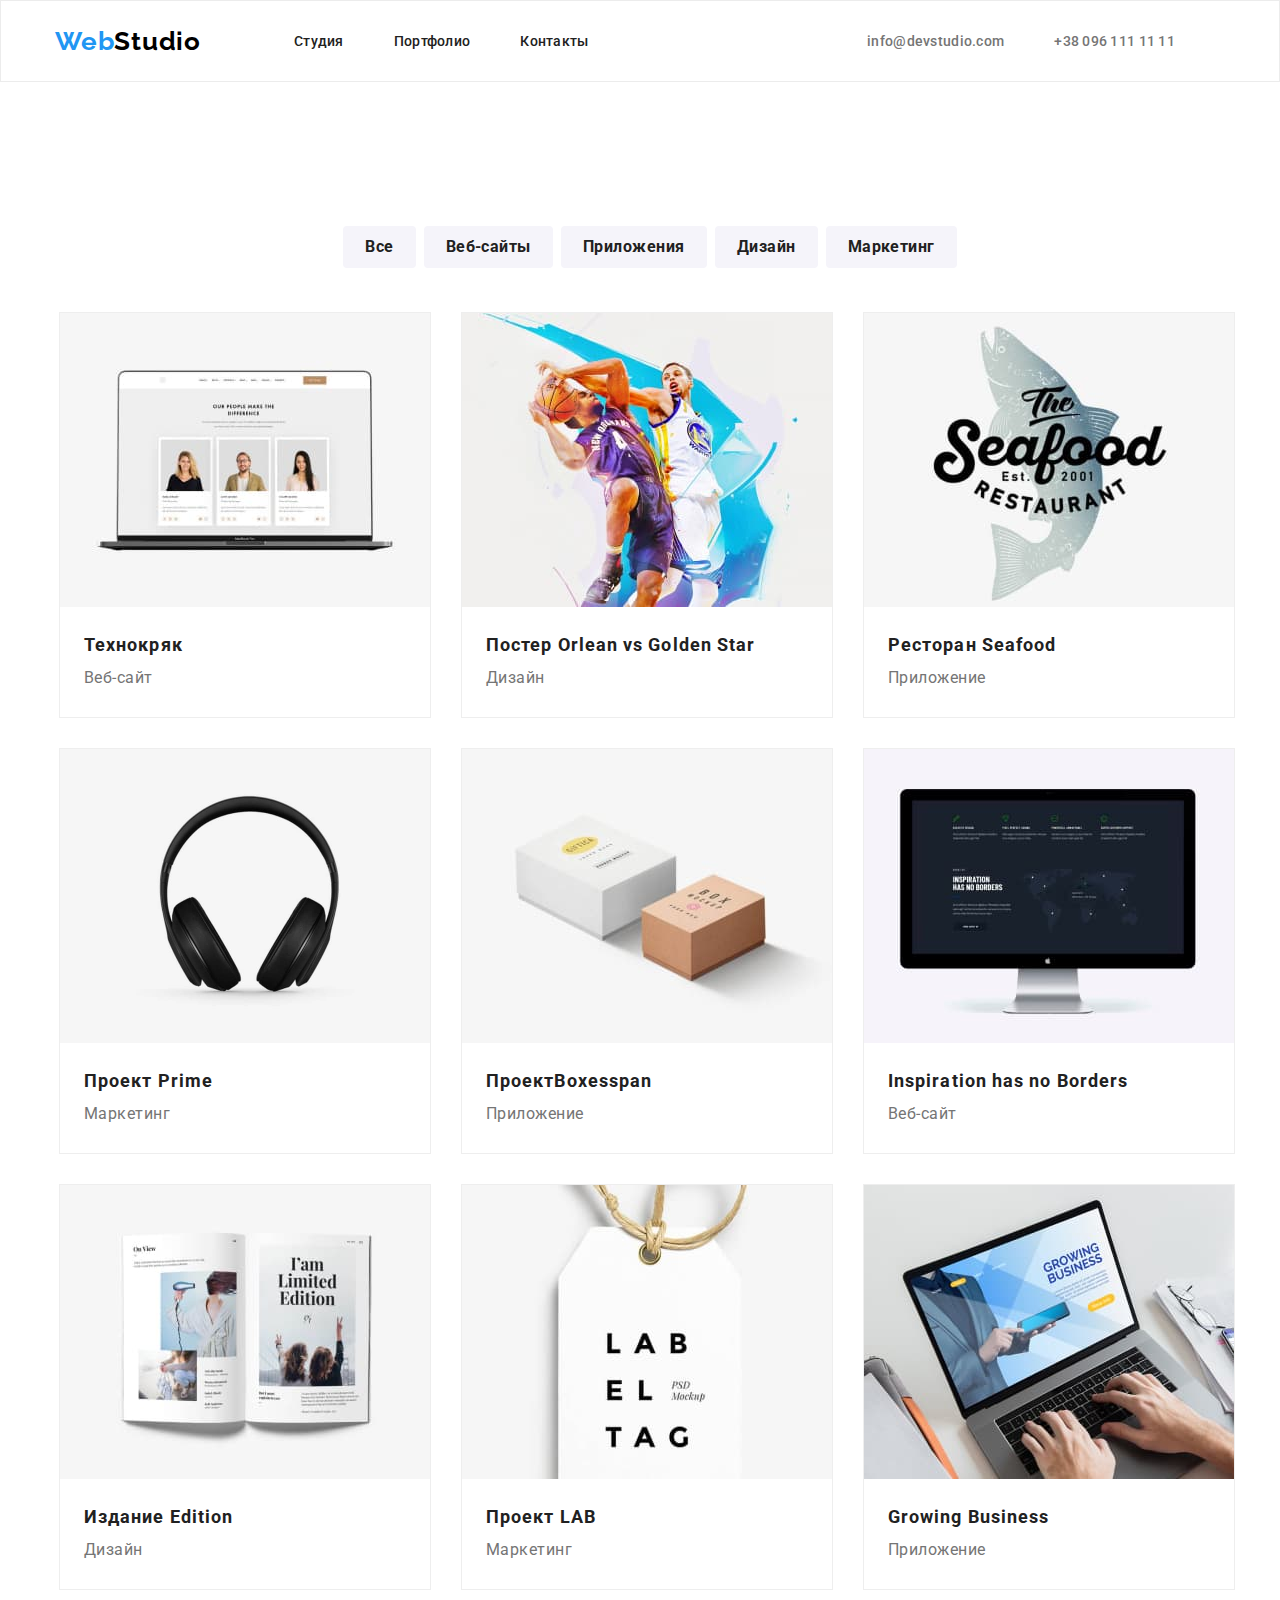
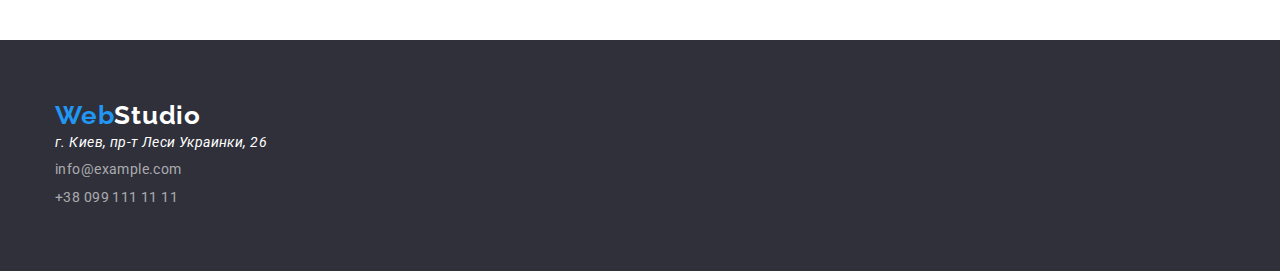
==== commit f0788004: "исправление ошибок и убрал ширину 1200" ====
--- a/portfolio.html
+++ b/portfolio.html
@@ -62,7 +62,7 @@
                             <div class="portfolio-text">
                                 <h3>Технокряк </h3>
                                 <p>Веб-сайт</p>
-                                <p>Lorem ipsum dolor sit amet consectetur adipisicing elit.</p>
+                               <!-- <p>Lorem ipsum dolor sit amet consectetur adipisicing elit.</p>-->
                             </div>
                         </a>
                     </li>
--- a/css/main.css
+++ b/css/main.css
@@ -92,6 +92,9 @@
   list-style: none;
 }
 .link {
+  text-decoration: none;
+}
+a {
   text-decoration: none;
 }
 .visually-hidden {
@@ -108,12 +111,7 @@
 }
 /*  Шапка Site nav */
 .page-header {
-  width: 1200px;
-
-  padding-left: 15px;
-  padding-right: 15px;
-
-  background-color: #ffffff;
+  border: 1px solid #ececec;
 }
 .main-nav {
   display: flex;
@@ -137,7 +135,7 @@
   align-items: center;
   margin-left: auto;
 }
-.link-items .nav-link-item:not(:last-child) {
+.link-items:not(:last-child) {
   margin-right: 50px;
 }
 .site-nav-logo {
@@ -148,6 +146,9 @@
   line-height: 1.19;
   /* identical to box height */
   letter-spacing: 0.03em;
+  color: #2196f3;
+}
+.site-nav-logo a {
   color: #2196f3;
 }
 .site-nav-logo span {
@@ -201,14 +202,17 @@
 
 .hero {
   text-align: center;
-  margin-bottom: 200px;
+  padding: 200px 0;
+  background-color: #2f303a;
+  max-width: 1600px;
+  margin: 0 auto;
 }
 
 .title {
   margin-top: 0;
   margin-bottom: 40px;
 
-  color: #000000;
+  color: #ffffff;
   font-weight: 900;
   font-size: 44px;
   line-height: 1.36;
@@ -222,12 +226,20 @@
   background-color: #2196f3;
   font-weight: 700;
   font-size: 16px;
+  padding: 10px 32px;
+  border-radius: 4px;
+  border: none;
+
   line-height: 1.88;
+}
+.button:hover {
+  background-color: #188ce8;
 }
 /* преимущества*/
 .benefits h2 {
   text-align: center;
 }
+
 .text-benefits-list {
   display: flex;
   margin-top: 94px;
@@ -236,6 +248,10 @@
 .text-benefits-text:not(:last-child) {
   margin-right: 32px;
 }
+.text-benefits-text h3 {
+  margin-bottom: 10px;
+  text-transform: uppercase;
+}
 .text-benefits p {
   font-size: 14px;
   line-height: 1.71;
@@ -245,6 +261,7 @@
 /*Чем мы занимаемся*/
 .img h2 {
   text-align: center;
+  margin-bottom: 50px;
 }
 
 .list-img {
@@ -267,13 +284,23 @@
   justify-content: space-between;
   margin-left: 0px;
 }*/
+.positions {
+  padding-top: 94px;
+  background: #e5e5e5;
+}
 .positions h2 {
   text-align: center;
-  margin: 50px;
+  margin-bottom: 50px;
 }
 .position-list {
   display: flex;
-  margin-bottom: 94px;
+  padding-bottom: 94px;
+  /* margin-bottom: 94px;*/
+  /*height: 368px;*/
+  /*width: 270px;
+  background-color: #ffffff;*/
+  border-radius: 4px;
+  /*/box-shadow: 0 0 4px 0 black;*/
 }
 .position-list-img:not(:last-child) {
   margin-right: 30px;
@@ -282,8 +309,17 @@
   text-align: center;
 }
 .position-list-text {
-  margin-top: 30px;
-  margin-bottom: 30px;
+  height: 108px;
+  /* margin-top: 30px;*/
+  /* margin-bottom: 30px;*/
+  padding-top: 30px;
+  background-color: #ffffff;
+  border-radius: 0 0 4px 4px;
+  box-shadow: 0px 1px 3px rgba(0, 0, 0, 0.12), 0px 1px 1px rgba(0, 0, 0, 0.14),
+    0px 2px 1px rgba(0, 0, 0, 0.2);
+}
+.position-list-text h3 {
+  font-size: 16px;
 }
 /*.position-list-img {
   width: 270px;
@@ -304,6 +340,9 @@
 .bottom {
   display: block;
   background-color: #2f303a;
+  padding-top: 60px;
+  padding-bottom: 60px;
+  /*width: 1200px;*/
   /*height: 252px;*/
 }
 .bottom .container {
@@ -347,6 +386,9 @@
 
   color: #2196f3;
 }
+.bottom-logo a {
+  color: #2196f3;
+}
 .bottom-logo span {
   font-family: Raleway, sans-serif;
   font-weight: 700;
@@ -362,16 +404,22 @@
 .portfolio {
   background-color: #ffffff;
 }
+.portfolio-button {
+  border: none;
+}
 
 .portfolio .container {
   display: flex;
   flex-wrap: wrap;
   /*justify-content: space-between;*/
+  margin: 50px;
 }
 .portfolio-list {
   display: flex;
   justify-content: center;
+  margin-top: 94px;
   margin-bottom: 50px;
+  width: 1200px;
 }
 .portfolio-list-item:not(:last-child) {
   margin-right: 8px;
@@ -379,8 +427,8 @@
 .portfolio-img {
   display: flex;
   flex-wrap: wrap;
-  margin-top: -30px;
-  margin-left: -30px;
+  margin-top: -36px;
+  margin-left: -36px;
 }
 /*.portfolio-img li  {
   flex-basis: calc((100%-270px) / 9);
@@ -388,23 +436,38 @@
   margin-left: 30px;
 } */
 .portfolio-img-item {
-  flex-basis: calc(100% / 3 - 30px);
+  flex-basis: calc(100% / 3 - 32px);
   margin-top: 30px;
   margin-left: 30px;
+  border: 1px solid rgba(238, 238, 238, 1);
 }
 
 .portfolio-text {
+  height: 70px;
+  width: 322px;
   margin-top: 20px;
   margin-bottom: 20px;
   margin-right: 24px;
   margin-left: 24px;
-  border: 4px;
-}
-.portfolio-img h2 {
-  font-weight: 700;
+  /*border: 1px solid rgba(238, 238, 238, 1);*/
+}
+.portfolio-img h3 {
+  font-style: normal;
+  font-weight: 700;
+  line-height: 36px;
+  letter-spacing: 0.06em;
+  text-align: left;
   font-size: 18px;
-  line-height: 2;
-  text-align: center;
+
+  /*text-align: center;*/
+}
+.portfolio-text p {
+  font-size: 16px;
+  font-style: normal;
+  font-weight: 400;
+  line-height: 30px;
+  letter-spacing: 0.03em;
+  text-align: left;
 }
 .portfolio-button {
   color: #212121;
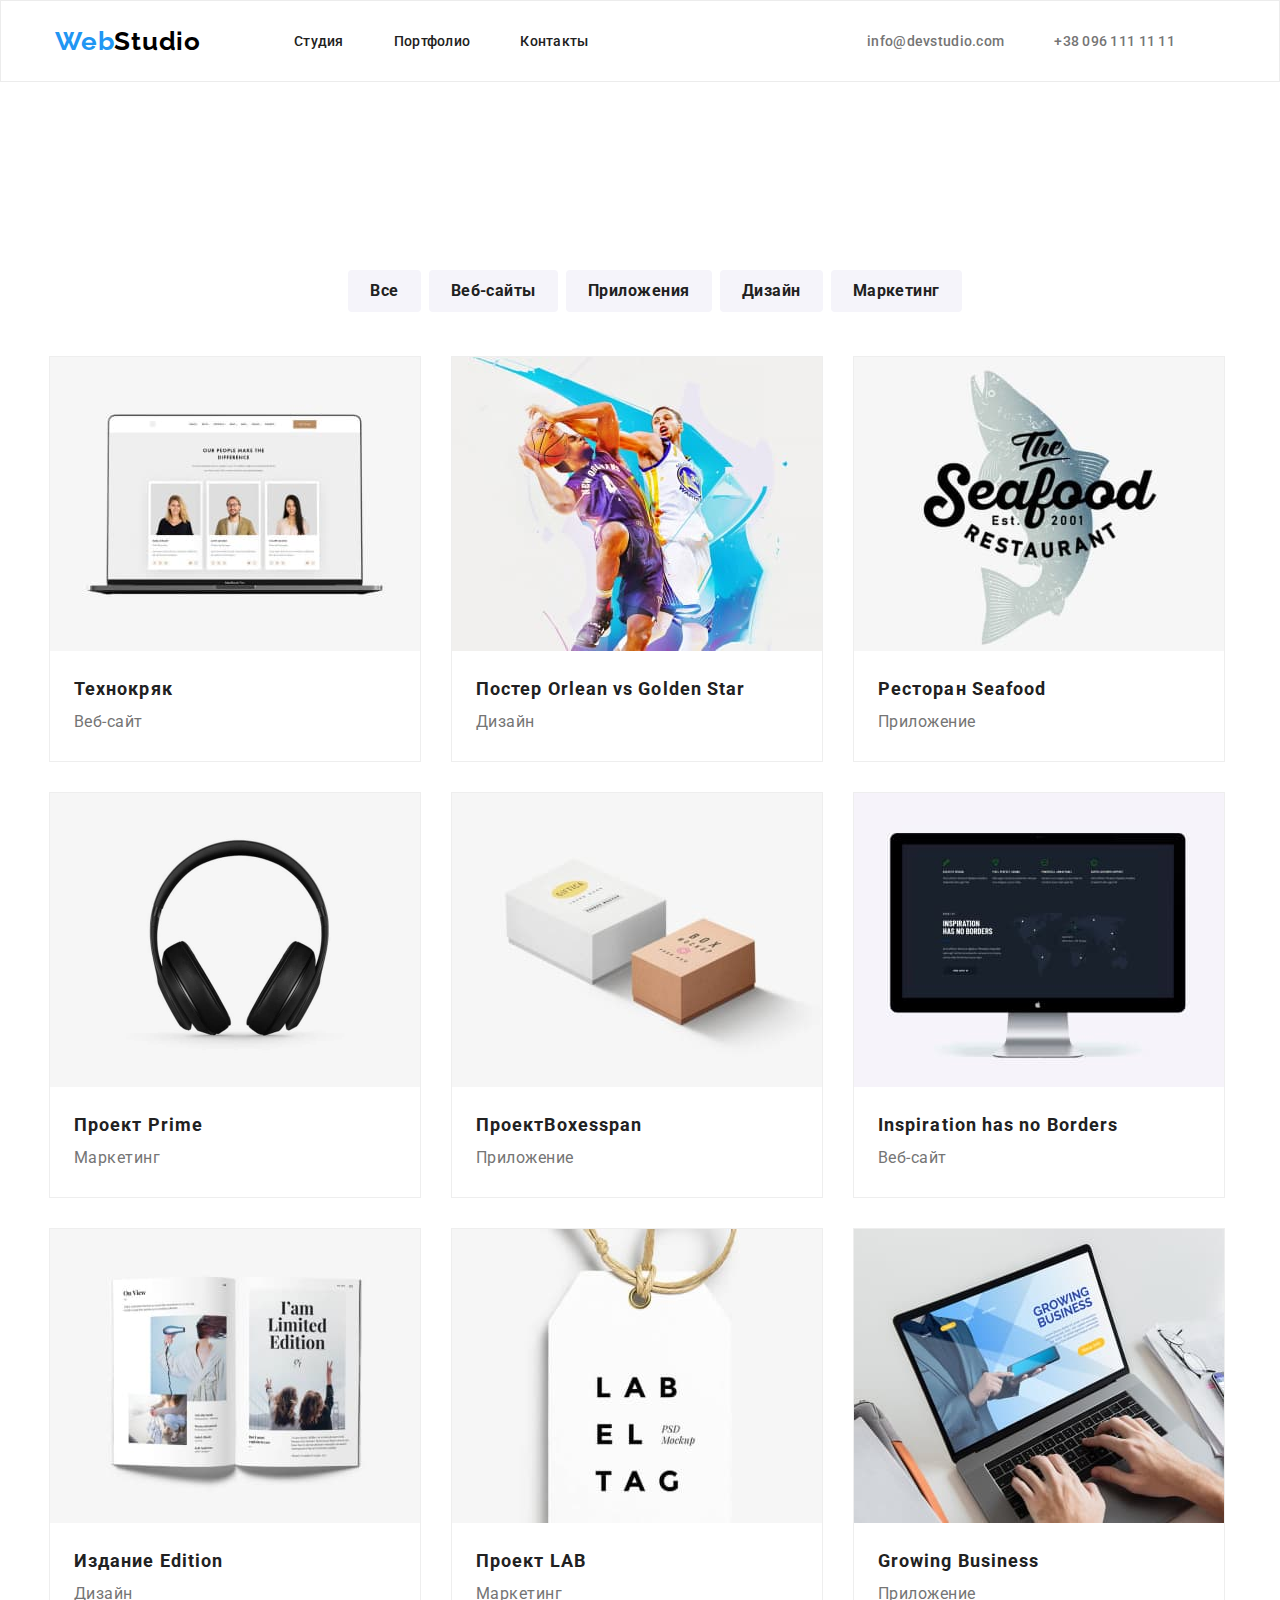
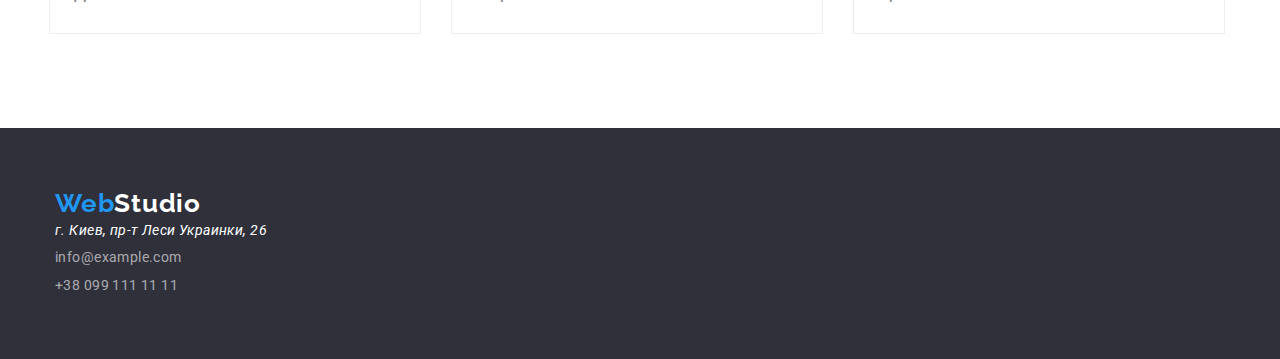
==== commit 576671c8: "добавил класс  секция" ====
--- a/portfolio.html
+++ b/portfolio.html
@@ -42,7 +42,7 @@
     <main>
 
         <!--Наше портфолио  -->
-        <section class="portfolio">
+        <section class="section">
             <div class="container ">
                 <h2 class="visually-hidden">Наше портфолио</h2>
                 <ul class="portfolio-list list">
--- a/css/main.css
+++ b/css/main.css
@@ -43,6 +43,9 @@
 }
 img {
   display: block;
+}
+.section {
+  padding: 94px 0;
 }
 .container {
   width: 1200px;
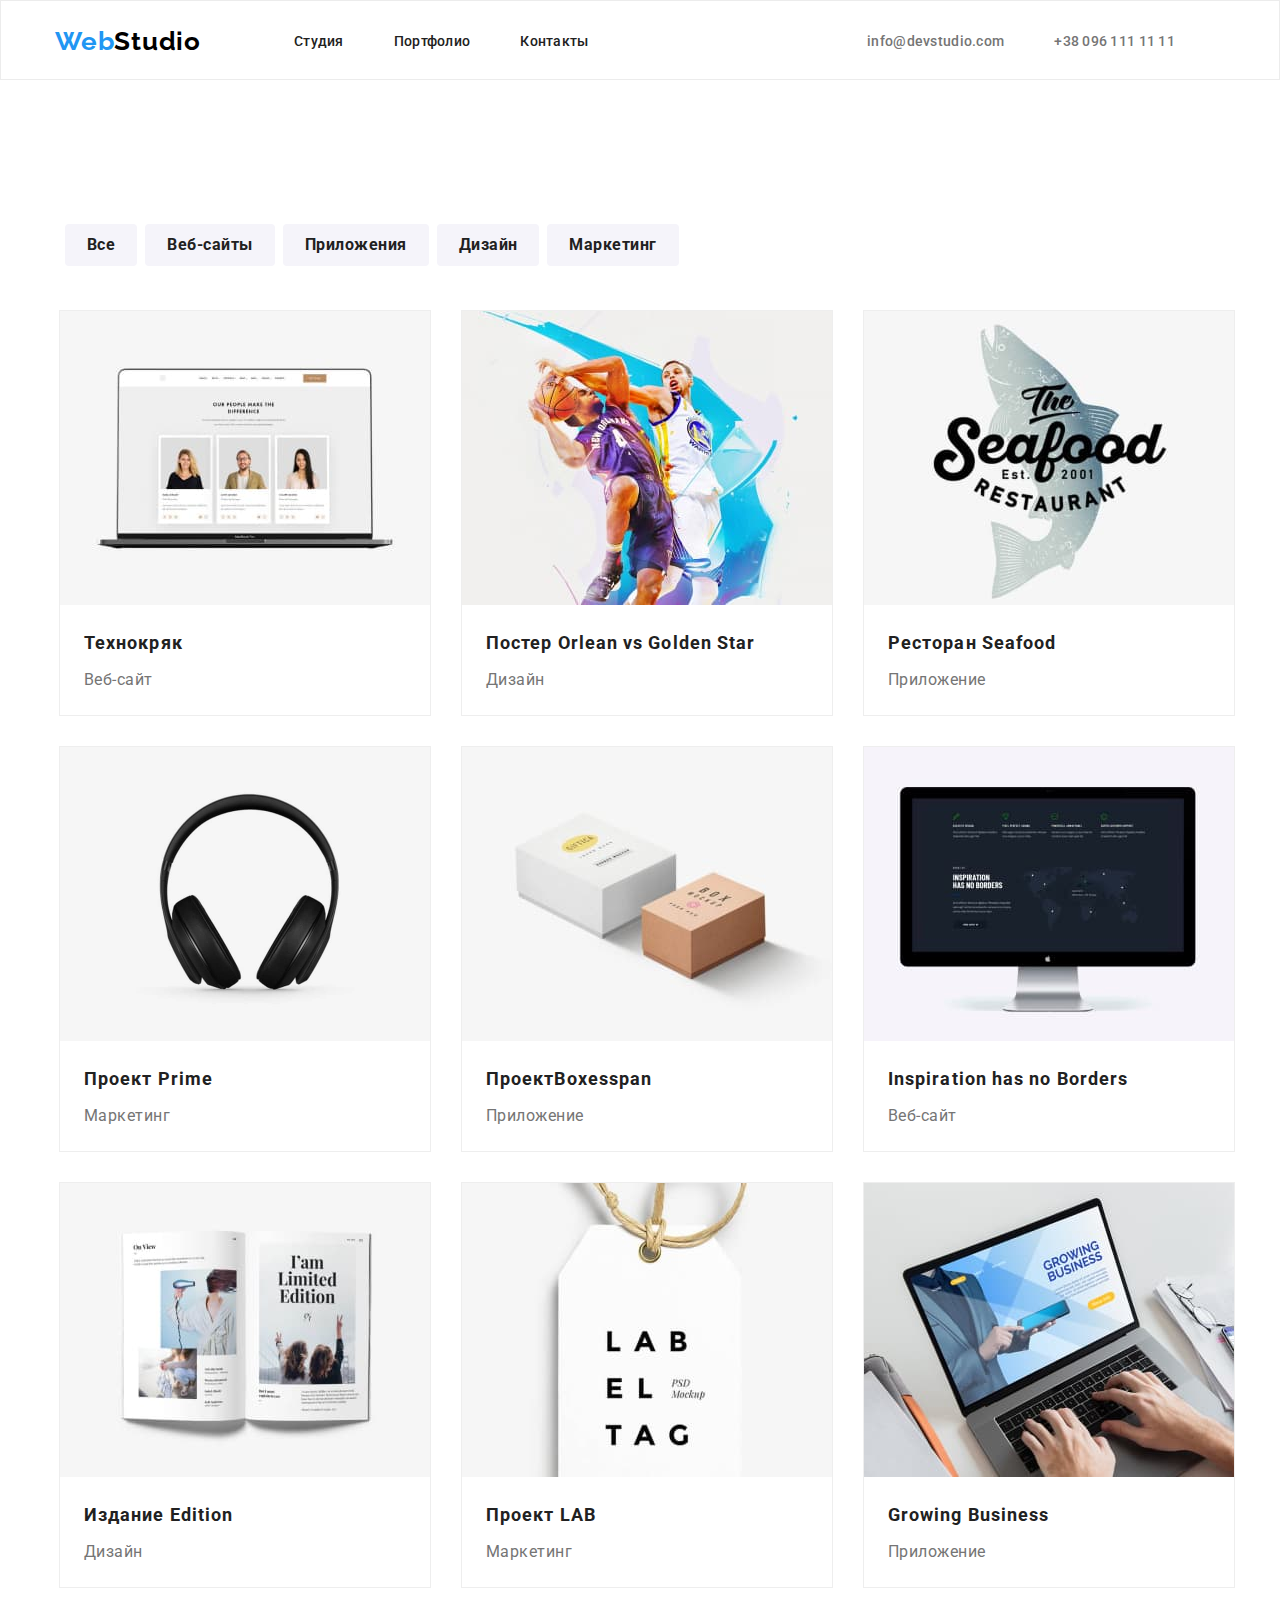
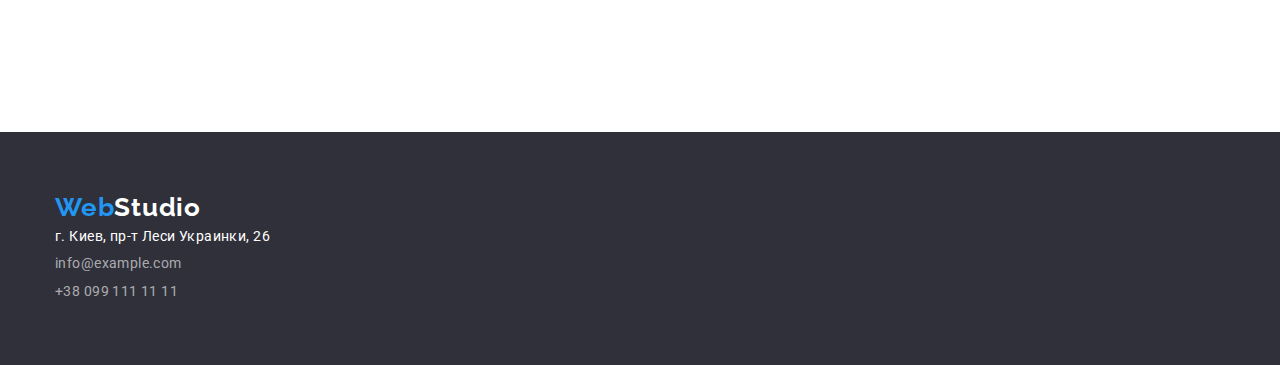
==== commit c78efc3c: "новые исправления и убрал везде ширину 1200" ====
--- a/portfolio.html
+++ b/portfolio.html
@@ -23,9 +23,10 @@
     <!-- Шапка сайта -->
     <header class="page-header">
         <div class="container main-nav">
+            <a lang="en" class="site-nav-logo" href="WebStudio">Web<span>Studio</span></a>
             <nav>
                 <ul class="site-nav list">
-                    <li lang="en" class="nav-item site-nav-logo"><a href="WebStudio">Web<span>Studio</span></a></li>
+                    <!--<li lang="en" class="nav-item site-nav-logo"><a href="WebStudio">Web<span>Studio</span></a></li>-->
                     <li class="nav-item"><a href="./index.html" class="link">Студия</a></li>
                     <li class="nav-item"><a href="./portfolio.html" class="link">Портфолио</a></li>
                     <li class="nav-item"><a href="Контакты" class="link">Контакты</a></li>
@@ -38,11 +39,12 @@
             </ul>
         </div>
     </header>
+    
 
     <main>
 
         <!--Наше портфолио  -->
-        <section class="section">
+        <section class="section portfolio">
             <div class="container ">
                 <h2 class="visually-hidden">Наше портфолио</h2>
                 <ul class="portfolio-list list">
@@ -134,22 +136,23 @@
         </section>
     </main>
 
+<!-- Футер -->
+<footer class="bottom">
+    <div class="container">
+        <a lang="en" class="bottom-logo" href="WebStudio" class="link">Web<span>Studio</span></a>
+        <ul class="bottom-list link list">
+            <!--<li lang="en" class="bottom-logo"><a href="WebStudio" class="link">Web<span>Studio</span></a></li>-->
+            <li>
+                <address>
+                    г. Киев, пр-т Леси Украинки, 26
+                </address>
+            </li>
+            <li lang="en"><a href="mailto:info@example.com" class="link-bottom link">info@example.com</a></li>
+            <li><a href="tel:+380991111111" class="link-bottom link">+38 099 111 11 11</a></li>
+        </ul>
+    </div>
+</footer>
 
-    <!-- Футер -->
-    <footer class="bottom">
-        <div class="container">
-            <ul class="bottom-list link list">
-                <li lang="en" class="bottom-logo"><a href="WebStudio" class="link">Web<span>Studio</span></a></li>
-                <li>
-                    <address>
-                        г. Киев, пр-т Леси Украинки, 26
-                    </address>
-                </li>
-                <li lang="en"><a href="mailto:info@example.com" class="link-bottom link">info@example.com</a></li>
-                <li><a href="tel:+380991111111" class="link-bottom link">+38 099 111 11 11</a></li>
-            </ul>
-        </div>
-    </footer>
 </body>
 
 </html>--- a/css/main.css
+++ b/css/main.css
@@ -37,9 +37,6 @@
   list-style: none;
   padding: 0;
   margin: 0;
-}
-.link {
-  text-decoration: none;
 }
 img {
   display: block;
@@ -115,20 +112,22 @@
 /*  Шапка Site nav */
 .page-header {
   border: 1px solid #ececec;
+  /*width: 1200px;*/
+  height: 80px;
 }
 .main-nav {
   display: flex;
   align-items: center;
-  width: 1200px;
-  height: 80px;
-  padding-left: 15px;
-  padding-right: 15px;
+  /* width: 1200px;*/
+
+  /*padding-left: 15px;
+  padding-right: 15px;*/
 }
 .site-nav {
   display: flex;
   align-items: center;
-  padding-top: 32px;
-  padding-bottom: 32px;
+  /*padding-top: 32px;
+  padding-bottom: 32px;*/
 }
 .site-nav .nav-item:not(:last-child) {
   margin-right: 50px;
@@ -142,7 +141,7 @@
   margin-right: 50px;
 }
 .site-nav-logo {
-  padding-right: 43px;
+  margin-right: 93px;
   font-family: Raleway, sans-serif;
   font-weight: 700;
   font-size: 26px;
@@ -196,6 +195,9 @@
   text-decoration: none;
   margin-right: 50px;
 }
+.link-items .current:not(:last-child) {
+  margin-right: 50px;
+}
 .link-items .current:hover,
 .link-items .current:focus {
   color: var(--accent-color);
@@ -209,6 +211,7 @@
   background-color: #2f303a;
   max-width: 1600px;
   margin: 0 auto;
+  /* width: 1200px;*/
 }
 
 .title {
@@ -232,11 +235,13 @@
   padding: 10px 32px;
   border-radius: 4px;
   border: none;
-
+  box-shadow: 0px 4px 4px rgba(0, 0, 0, 0.15);
   line-height: 1.88;
 }
-.button:hover {
+.button:hover,
+.button:focus {
   background-color: #188ce8;
+  cursor: pointer;
 }
 /* преимущества*/
 .benefits h2 {
@@ -245,8 +250,9 @@
 
 .text-benefits-list {
   display: flex;
-  margin-top: 94px;
-  margin-bottom: 94px;
+
+  /*margin-top: 94px;
+  margin-bottom: 94px;*/
 }
 .text-benefits-text:not(:last-child) {
   margin-right: 32px;
@@ -269,7 +275,7 @@
 
 .list-img {
   display: flex;
-  margin-bottom: 94px;
+  /*margin-bottom: 94px;*/
 }
 .list-img li:not(:last-child) {
   margin-right: 32px;
@@ -288,7 +294,7 @@
   margin-left: 0px;
 }*/
 .positions {
-  padding-top: 94px;
+  /*padding-top: 94px;*/
   background: #e5e5e5;
 }
 .positions h2 {
@@ -297,7 +303,7 @@
 }
 .position-list {
   display: flex;
-  padding-bottom: 94px;
+  /*padding-bottom: 94px;*/
   /* margin-bottom: 94px;*/
   /*height: 368px;*/
   /*width: 270px;
@@ -316,6 +322,7 @@
   /* margin-top: 30px;*/
   /* margin-bottom: 30px;*/
   padding-top: 30px;
+  padding-bottom: 30px;
   background-color: #ffffff;
   border-radius: 0 0 4px 4px;
   box-shadow: 0px 1px 3px rgba(0, 0, 0, 0.12), 0px 1px 1px rgba(0, 0, 0, 0.14),
@@ -370,6 +377,7 @@
   color: var(--accent-color);
 }
 .bottom address {
+  font-style: normal;
   font-size: 14px;
   line-height: 1.71;
 
@@ -388,6 +396,7 @@
   letter-spacing: 0.03em;
 
   color: #2196f3;
+  margin-bottom: 20px;
 }
 .bottom-logo a {
   color: #2196f3;
@@ -420,9 +429,9 @@
 .portfolio-list {
   display: flex;
   justify-content: center;
-  margin-top: 94px;
+  /*margin-top: 94px;*/
   margin-bottom: 50px;
-  width: 1200px;
+  /* width: 1200px;*/
 }
 .portfolio-list-item:not(:last-child) {
   margin-right: 8px;
@@ -446,12 +455,16 @@
 }
 
 .portfolio-text {
-  height: 70px;
+  /*height: 90px;*/
   width: 322px;
-  margin-top: 20px;
+  padding-top: 20px;
+  padding-bottom: 20px;
+  padding-right: 24px;
+  padding-left: 24px;
+  /*margin-top: 20px;
   margin-bottom: 20px;
   margin-right: 24px;
-  margin-left: 24px;
+  margin-left: 24px;*/
   /*border: 1px solid rgba(238, 238, 238, 1);*/
 }
 .portfolio-img h3 {
@@ -461,7 +474,9 @@
   letter-spacing: 0.06em;
   text-align: left;
   font-size: 18px;
-
+  width: 322px;
+  height: 36px;
+  margin-bottom: 4px;
   /*text-align: center;*/
 }
 .portfolio-text p {
@@ -471,6 +486,8 @@
   line-height: 30px;
   letter-spacing: 0.03em;
   text-align: left;
+  width: 322px;
+  height: 30px;
 }
 .portfolio-button {
   color: #212121;
